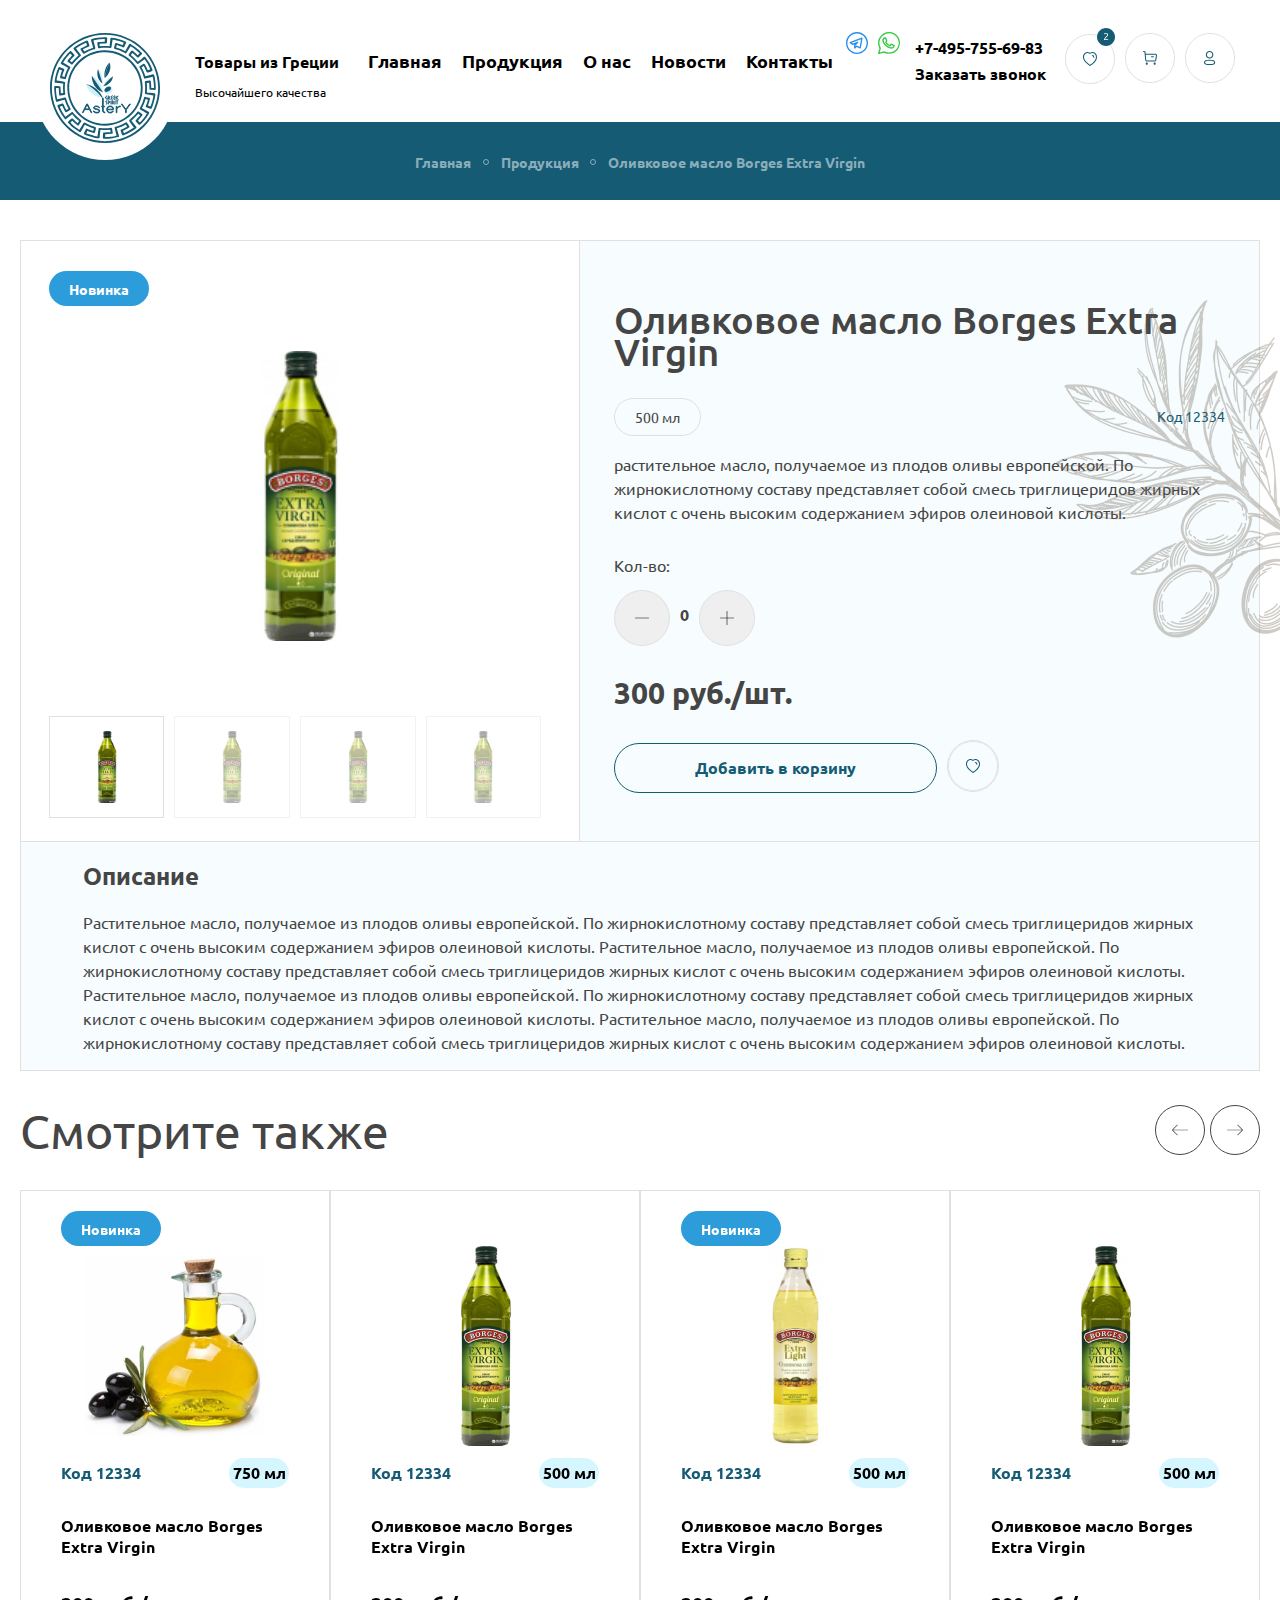
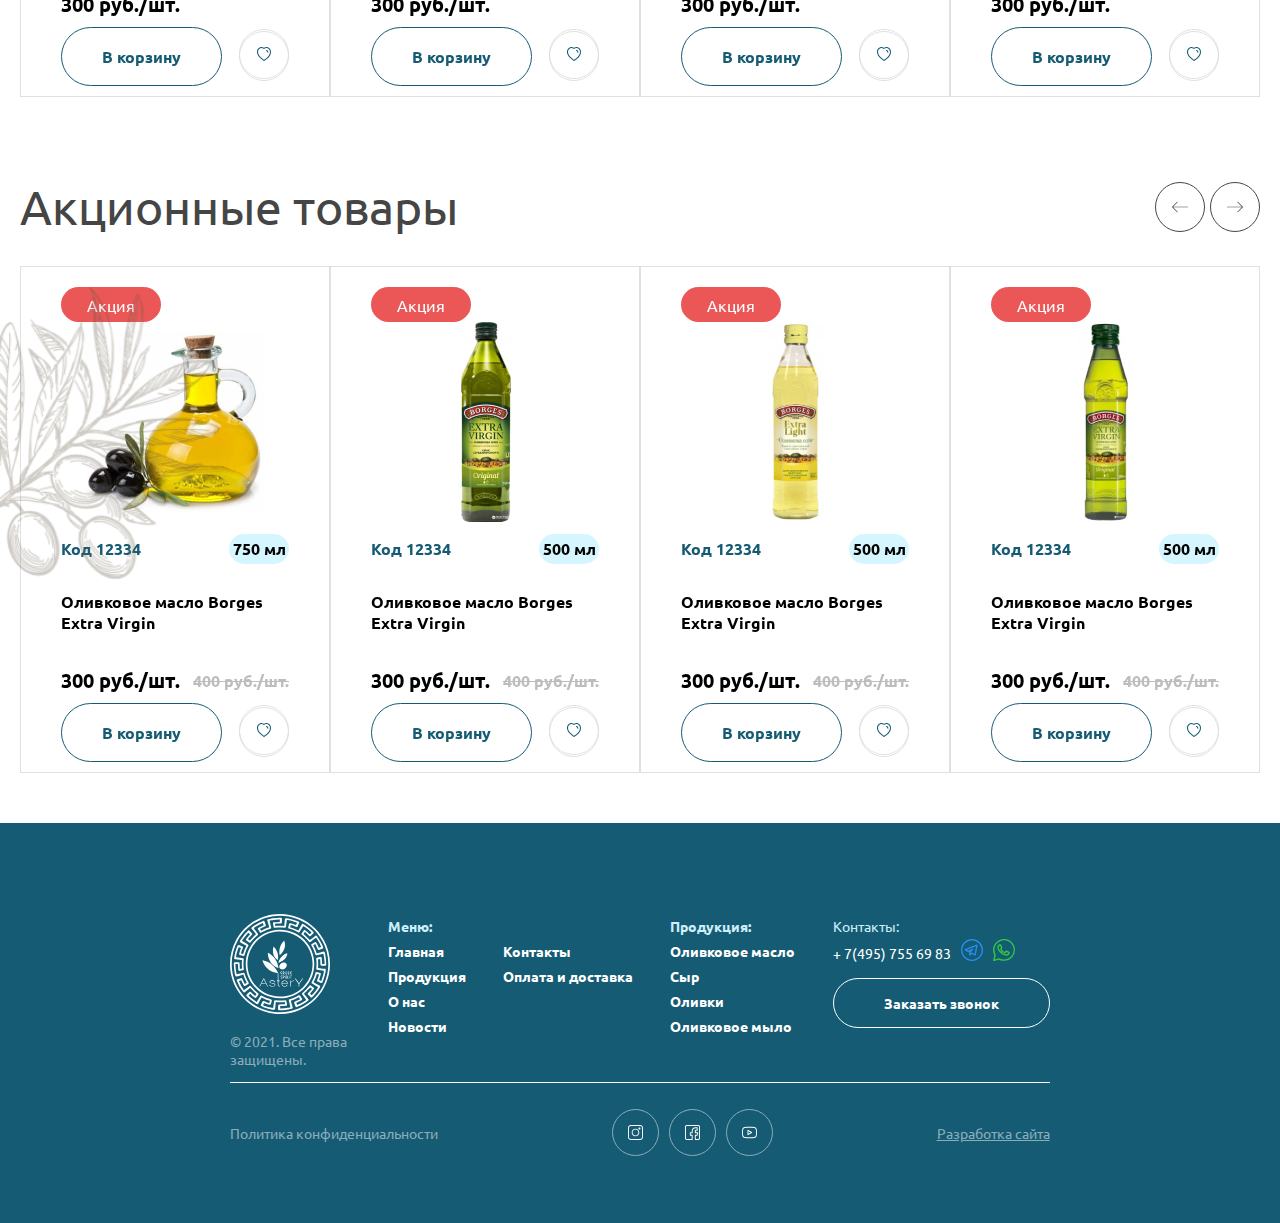
==== page__2/index.html @ a1946a6d "11.07.2022" ====
<!DOCTYPE html>
<html lang="en">
<head>
    <meta charset="UTF-8">
    <meta http-equiv="X-UA-Compatible" content="IE=edge">
    <meta name="viewport" content="width=device-width, initial-scale=1.0">
    <title>Page__2</title>
    <link href="https://fonts.googleapis.com/css2?family=Roboto:wght@400;500;700&display=swap" rel="stylesheet">
    <link rel="preconnect" href="https://fonts.googleapis.com">
    <link rel="preconnect" href="https://fonts.gstatic.com" crossorigin>
    <link href="https://fonts.googleapis.com/css2?family=Ubuntu:wght@300&display=swap" rel="stylesheet">
    <link rel="preconnect" href="https://fonts.googleapis.com">
    <link rel="preconnect" href="https://fonts.gstatic.com" crossorigin>
    <link href="https://fonts.googleapis.com/css2?family=Noto+Sans:wght@100;200&display=swap" rel="stylesheet">
    <link rel="stylesheet" href="../style.css">
    <link rel="stylesheet" href="https://unpkg.com/swiper@8/swiper-bundle.min.css"/>
</head>
<body>
    <div class="body-wrapper">
        <div class="vine-right__page2">
            <img src="images/vine.png" alt="">
        </div>
        <div class="vine-left__page2">
            <img src="images/vine2.png" alt="">
        </div>
        <header>
            <div class="container">
                <div class="header-wrapper">
                    <div class="logo-wrapper">
                        <a href="#">
                            <div class="ellipse">
                                <div class="logo">
                                    <img src="images/Group.svg" alt="">
                                </div>
                            </div>
                        </a>
                        <div class="logo-info">
                            <div class="logo-info__content">
                                <h4>Товары из Греции</h4>
                            </div>
                            <div class="logo-info__content">
                                <p>Высочайшего качества</p>
                            </div>    
                        </div>
                    </div>    
                    <div class="header-menu">
                        <div class="header-menu__item">
                            <a href="#">Главная</a> 
                        </div>
                        <div class="header-menu__item">
                            <a href="#">Продукция</a>
                        </div>
                        <div class="header-menu__item">
                            <a href="#">О нас</a>
                        </div>
                        <div class="header-menu__item">
                            <a href="#">Новости</a>
                        </div> 
                        <div class="header-menu__item">
                            <a href="#">Контакты</a>
                        </div> 
                    </div>
                    <div class="header-contacts">
                        <div class="header-contacts__telegram">
                            <a href="#">
                                <img src="images/telegram (1) 1.svg" alt="">
                            </a>
                        </div>
                        <div class="header-contacts__whatsapp">
                            <a href="#">
                                <img src="images/whatsapp (2) 1.svg" alt="">
                            </a>
                        </div>
                        <div class="header-contacts__tel">
                            <div class="header-contacts__phone">
                                <a href="tel:+74957556983"><b>+7-495-755-69-83</b></a>
                            </div>
                            <div class="header-contacts__call">
                                <a href="#">Заказать звонок</a>
                            </div>
                        </div>
                    </div>
                    <div class="header-buttons">
                        <div class="header-buttons__heart">
                            <a href="#">
                                <img src="images/Heart.svg" alt="">
                            </a>
                        </div>
                        <div class="header-buttons__buy">
                            <a href="#">
                                <img src="images/Buy.svg" alt="">
                            </a>
                        </div>
                        <div class="header-buttons__user">
                            <a href="#">
                                <img src="images/user.svg" alt="">
                            </a>
                        </div>
                    </div>
                </div>
            </div>
        </header>
        <div class="body-navigation">
            <div class="body-navigation-container">
                <div class="body-navigation-container__item">
                    <a href="#">Главная</a>
                </div>
                <div class="body-navigation-container__separator">

                </div>
                <div class="body-navigation-container__item">
                    <a href="#">Продукция</a>
                </div>
                <div class="body-navigation-container__separator">

                </div>
                <div class="body-navigation-container__item">
                    <a href="#">Оливковое масло Borges Extra Virgin</a>
                </div>
            </div>
        </div>
        <div class="body-content">
            <div class="body-content-main">
                <div class="product-card">
                    <div class="product-card-item-top">
                        <div class="product-card-item-top-image">
                            <div class="product-card-item-top-image__wrapper">
                                <div class="product-card-item-top-image__banner">
                                    <div class="goods__discount new-good">
                                        <p>Новинка</p>
                                    </div>
                                </div>
                                <div class="product-card-item-top-image__main-image">
                                    <div class="swiper mySwiper2" id="product-card">
                                        <div class="swiper-wrapper">
                                            <div class="swiper-slide product-slide">
                                                <img src="images/good2.png" alt="">
                                            </div>
                                            <div class="swiper-slide product-slide">
                                                <img src="images/good2.png" alt="">
                                            </div>
                                            <div class="swiper-slide product-slide">
                                                <img src="images/good2.png" alt="">
                                            </div>
                                            <div class="swiper-slide product-slide">
                                                <img src="images/good2.png" alt="">
                                            </div>
                                        </div>
                                    </div>
                                </div>
                                <div thumbsSlider="" class="swiper mySwiper" id="preview-card">
                                    <div class="swiper-wrapper">
                                        <div class="swiper-slide preview-card__item">
                                            <img src="images/good2.png" alt="">
                                        </div>
                                        <div class="swiper-slide preview-card__item">
                                            <img src="images/good2.png" alt="">
                                        </div>
                                        <div class="swiper-slide preview-card__item">
                                            <img src="images/good2.png" alt="">
                                        </div>
                                        <div class="swiper-slide preview-card__item">
                                            <img src="images/good2.png" alt="">
                                        </div>
                                    </div>
                                </div>
                                <!-- <div class="product__card__item__top__image__image__preview__container">
                                    <div class="product__card__item__top__image__image__preview">
                                        <div class="product__card__item__top__image__image__preview__item">
                                            <img src="images/good2.png" alt="">
                                        </div>
                                        <div class="product__card__item__top__image__image__preview__item">
                                            <img src="images/good2.png" alt="">
                                        </div>
                                        <div class="product__card__item__top__image__image__preview__item">
                                            <img src="images/good2.png" alt="">
                                        </div>
                                        <div class="product__card__item__top__image__image__preview__item">
                                            <img src="images/good2.png" alt="">
                                        </div>
                                    </div>
                                </div> -->
                            </div>
                        </div>
                        <div class="product-card-item-top-info">
                            <div class="product-card-item-top-info-wrapper">
                                <div class="product-card-item-top-info-wrapper__title">
                                    <h2>Оливковое масло Borges Extra Virgin</h2>
                                </div>
                                <div class="product-card-item-top-info-wrapper__product-info">
                                    <div class="product-card-item-top__product__info-value">
                                        500 мл
                                    </div>
                                    <div class="product-card-item-top-info__code">
                                        <a href="#">Код 12334</a>
                                    </div>
                                </div>
                                <div class="product-card-item-top-info__description">
                                    <p>растительное масло, получаемое из плодов оливы европейской. По жирнокислотному составу представляет собой смесь триглицеридов жирных кислот с очень высоким содержанием эфиров олеиновой кислоты.</p>
                                </div>
                                <div class="product-card-item-top-info__amount">
                                    <div class="product-card-item-top-info__amount-title">
                                        <p>Кол-во:</p>
                                    </div>
                                    <div class="product-card-item-top-info__amount-buttons">
                                        <div class="product-card-item-top-info__amount-buttons-minus">
                                            <button onclick="CounterMinus()">
                                                <img src="images/minus.svg" alt="">
                                            </button>
                                        </div>
                                        <div class="product-card-item-top-info__amount-buttons-amount">
                                            <h3 id="counter-amount">0</h3>
                                        </div>
                                        <div class="product-card-item-top-info__amount-buttons-plus">
                                            <button onclick="CounterPlus()">
                                                <img src="images/plus.svg" alt="">
                                            </button>
                                        </div>
                                    </div>
                                </div>
                                <div class="product-card-item-top-info__price">
                                    <p>300 руб./шт.</p>
                                </div>
                                <div class="product-card-item-top-info__price-buttons">
                                    <div class="product-card-item-top-info__add-to-cart">
                                        <a href="#">Добавить в корзину</a>
                                    </div>
                                    <div class="product-card-item-top-info__buttons-like">
                                        <a href="#">
                                            <img src="images/like.svg" alt="">
                                        </a>
                                    </div>
                                </div>
                            </div>
                        </div>
                    </div>
                    <div class="product-card-item-bot">
                        <div class="product-card-item-bot__wrapper">
                            <div class="product-card-item-bot__title">
                                <h2>Описание</h2>
                            </div>
                            <div class="product-card-item-bot__content">
                                <p>Растительное масло, получаемое из плодов оливы европейской. По жирнокислотному составу представляет собой смесь триглицеридов жирных кислот с очень высоким содержанием эфиров олеиновой кислоты. Растительное масло, получаемое из плодов оливы европейской. По жирнокислотному составу представляет собой смесь триглицеридов жирных кислот с очень высоким содержанием эфиров олеиновой кислоты. Растительное масло, получаемое из плодов оливы европейской. По жирнокислотному составу представляет собой смесь триглицеридов жирных кислот с очень высоким содержанием эфиров олеиновой кислоты. Растительное масло, получаемое из плодов оливы европейской. По жирнокислотному составу представляет собой смесь триглицеридов жирных кислот с очень высоким содержанием эфиров олеиновой кислоты.</p>
                            </div>
                        </div>
                    </div>
                </div>
                <div class="body-content-stock">
                    <div class="stock-title">
                        <div class="stock">
                            <div>
                                <h1>Смотрите также</h1>
                            </div>
                        </div>
                        <div class="stock-title__buttons">
                            <div class="see-more-prev">
                                <a href="#"><img src="images/arrow1.svg" alt=""></a>
                            </div>
                            <div class="see-more-next">
                                <a href="#"><img src="images/arrow2.svg" alt=""></a>
                            </div>
                        </div>
                    </div>
                    <div class="body-products">
                        <div class="swiper-container">
                            <div class="swiper" id="see-more">
                                <div class="swiper-wrapper">
                                    <div class="swiper-slide">
                                        <div class="body-products__good">
                                            <div class="goods">
                                                <div class="goods__discount new-good">
                                                    <p>Новинка</p>
                                                </div>
                                                <div class="good-picture">
                                                    <img src="images/good1.png" alt="">
                                                </div>
                                                <div class="body-products__info">
                                                    <div class="good-info-code">
                                                        <p>Код 12334</p>
                                                    </div>
                                                    <div class="volume">
                                                        <p>750 мл</p>
                                                    </div>
                                                </div>
                                                <div>
                                                    <p>Оливковое масло Borges Extra Virgin</p>
                                                </div>
                                                <div class="body-products__prices">
                                                    <div class="new-price">
                                                        <p>300 руб./шт.</p>
                                                    </div>
                                                </div>
                                                <div class="add-to-cart">
                                                        <a href="#" class="add-to-cart__button">
                                                            <div>
                                                                В корзину
                                                            </div>
                                                        </a>
                                                    <div class="add-to-cart__like">
                                                        <a href="">
                                                            <img src="images/like.svg" alt="">
                                                        </a>
                                                    </div>
                                                </div>
                                            </div>
                                        </div>
                                    </div>
                                    <div class="swiper-slide">
                                        <div class="body-products__good">
                                            <div class="goods">
                                                <div class="goods__discount new-good new-good__hiden">
                                                    <p>Новинка</p>
                                                </div>
                                                <div class="good-picture">    
                                                    <img src="images/good2.png" alt="">
                                                </div>
                                                <div class="body-products__info2">
                                                    <div class="good-info-code">
                                                        <p>Код 12334</p>
                                                    </div>
                                                    <div class="volume">
                                                        <p>500 мл</p>
                                                    </div>
                                                </div>
                                                <div>
                                                    <p>Оливковое масло Borges Extra Virgin</p>
                                                </div>
                                                <div class="body-products__prices">
                                                    <div class="new-price">
                                                        <p>300 руб./шт.</p>
                                                    </div>
                                                </div>
                                                <div class="add-to-cart">
                                                        <a href="#" class="add-to-cart__button">
                                                            <div>
                                                                В корзину
                                                            </div>
                                                        </a>
                                                    <div class="add-to-cart__like">
                                                        <a href="">
                                                            <img src="images/like.svg" alt="">
                                                        </a>
                                                    </div>
                                                </div>
                                            </div>
                                        </div>
                                    </div>
                                    <div class="swiper-slide">
                                        <div class="body-products__good">
                                            <div class="goods">
                                                <div class="goods__discount new-good">
                                                    <p>Новинка</p>
                                                </div>
                                                <div class="good-picture">
                                                    <img src="images/good3.png" alt="">
                                                </div>
                                                <div class="body-products__info2">
                                                    <div class="good-info-code">
                                                        <p>Код 12334</p>
                                                    </div>
                                                    <div class="volume">
                                                        <p>500 мл</p>
                                                    </div>
                                                </div>
                                                <div>
                                                    <p>Оливковое масло Borges Extra Virgin</p>
                                                </div>
                                                <div class="body-products__prices">
                                                    <div class="new-price">
                                                        <p>300 руб./шт.</p>
                                                    </div>
                                                </div>
                                                <div class="add-to-cart">
                                                        <a href="#" class="add-to-cart__button">
                                                            <div>
                                                                В корзину
                                                            </div>
                                                        </a>
                                                    <div class="add-to-cart__like">
                                                        <a href="">
                                                            <img src="images/like.svg" alt="">
                                                        </a>
                                                    </div>
                                                </div>
                                            </div>
                                        </div>
                                    </div>
                                    <div class="swiper-slide">
                                        <div class="body-products__good">
                                            <div class="goods">
                                                <div class="goods__discount new-good new-good__hiden">
                                                    <p>Новинка</p>
                                                </div>
                                                <div class="good-picture">    
                                                    <img src="images/good2.png" alt="">
                                                </div>
                                                <div class="body-products__info2">
                                                    <div class="good-info-code">
                                                        <p>Код 12334</p>
                                                    </div>
                                                    <div class="volume">
                                                        <p>500 мл</p>
                                                    </div>
                                                </div>
                                                <div>
                                                    <p>Оливковое масло Borges Extra Virgin</p>
                                                </div>
                                                <div class="body-products__prices">
                                                    <div class="new-price">
                                                        <p>300 руб./шт.</p>
                                                    </div>
                                                </div>
                                                <div class="add-to-cart">
                                                        <a href="#" class="add-to-cart__button">
                                                            <div>
                                                                В корзину
                                                            </div>
                                                        </a>
                                                    <div class="add-to-cart__like">
                                                        <a href="">
                                                            <img src="images/like.svg" alt="">
                                                        </a>
                                                    </div>
                                                </div>
                                            </div>
                                        </div>
                                    </div>
                                </div>
                            </div>
                        </div>
                    </div>
                </div>
                <div class="body-content-stock">
                    <div class="stock-title">
                        <div class="stock">
                            <div>
                                <h1>Акционные товары</h1>
                            </div>
                        </div>
                        <div class="stock-title__buttons">
                            <div class="stock-good-title-prev">
                                <a href="#"><img src="images/arrow1.svg" alt=""></a>
                            </div>
                            <div class="stock-good-title-next">
                                <a href="#"><img src="images/arrow2.svg" alt=""></a>
                            </div>
                        </div>
                    </div>
                    <div class="body-products">
                        <div class="swiper-container">
                            <div class="swiper" id="discount-goods">
                                <div class="swiper-wrapper">
                                    <div class="swiper-slide">
                                        <div class="body-products__good">
                                            <div class="goods">
                                                <div class="goods__discount">
                                                    <p>Акция</p>
                                                </div>
                                                <div class="good-picture">
                                                    <img src="images/good1.png" alt="">
                                                </div>
                                                <div class="body-products__info">
                                                    <div class="good-info-code">
                                                        <p>Код 12334</p>
                                                    </div>
                                                    <div class="volume">
                                                        <p>750 мл</p>
                                                    </div>
                                                </div>
                                                <div>
                                                    <p>Оливковое масло Borges Extra Virgin</p>
                                                </div>
                                                <div class="body-products__prices">
                                                    <div class="new-price">
                                                        <p>300 руб./шт.</p>
                                                    </div>
                                                    <div class="old-price">
                                                        <p>400 руб./шт.</p>
                                                    </div>
                                                </div>
                                                <div class="add-to-cart">
                                                        <a href="#" class="add-to-cart__button">
                                                            <div>
                                                                В корзину
                                                            </div>
                                                        </a>
                                                    <div class="add-to-cart__like">
                                                        <a href="">
                                                            <img src="images/like.svg" alt="">
                                                        </a>
                                                    </div>
                                                </div>
                                            </div>
                                        </div>
                                    </div>
                                    <div class="swiper-slide">
                                        <div class="body-products__good">
                                            <div class="goods">
                                                <div class="goods__discount">
                                                    <p>Акция</p>
                                                </div>
                                                <div class="good-picture">
                                                    <img src="images/good2.png" alt="">
                                                </div>
                                                <div class="body-products__info">
                                                    <div class="good-info-code">
                                                        <p>Код 12334</p>
                                                    </div>
                                                    <div class="volume">
                                                        <p>500 мл</p>
                                                    </div>
                                                </div>
                                                <div>
                                                    <p>Оливковое масло Borges Extra Virgin</p>
                                                </div>
                                                <div class="body-products__prices">
                                                    <div class="new-price">
                                                        <p>300 руб./шт.</p>
                                                    </div>
                                                    <div class="old-price">
                                                        <p>400 руб./шт.</p>
                                                    </div>
                                                </div>
                                                <div class="add-to-cart">
                                                        <a href="#" class="add-to-cart__button">
                                                            <div>
                                                                В корзину
                                                            </div>
                                                        </a>
                                                    <div class="add-to-cart__like">
                                                        <a href="">
                                                            <img src="images/like.svg" alt="">
                                                        </a>
                                                    </div>
                                                </div>
                                            </div>
                                        </div>
                                    </div>
                                    <div class="swiper-slide">
                                        <div class="body-products__good">
                                            <div class="goods">
                                                <div class="goods__discount">
                                                    <p>Акция</p>
                                                </div>
                                                <div class="good-picture">
                                                    <img src="images/good3.png" alt="">
                                                </div>
                                                <div class="body-products__info">
                                                    <div class="good-info-code">
                                                        <p>Код 12334</p>
                                                    </div>
                                                    <div class="volume">
                                                        <p>500 мл</p>
                                                    </div>
                                                </div>
                                                <div>
                                                    <p>Оливковое масло Borges Extra Virgin</p>
                                                </div>
                                                <div class="body-products__prices">
                                                    <div class="new-price">
                                                        <p>300 руб./шт.</p>
                                                    </div>
                                                    <div class="old-price">
                                                        <p>400 руб./шт.</p>
                                                    </div>
                                                </div>
                                                <div class="add-to-cart">
                                                        <a href="#" class="add-to-cart__button">
                                                            <div>
                                                                В корзину
                                                            </div>
                                                        </a>
                                                    <div class="add-to-cart__like">
                                                        <a href="">
                                                            <img src="images/like.svg" alt="">
                                                        </a>
                                                    </div>
                                                </div>
                                            </div>
                                        </div>
                                    </div>
                                    <div class="swiper-slide">
                                        <div class="body-products__good">
                                            <div class="goods">
                                                <div class="goods__discount">
                                                    <p>Акция</p>
                                                </div>
                                                <div class="good-picture">
                                                    <img src="images/good4.png" alt="">
                                                </div>
                                                <div class="body-products__info">
                                                    <div class="good-info-code">
                                                        <p>Код 12334</p>
                                                    </div>
                                                    <div class="volume">
                                                        <p>500 мл</p>
                                                    </div>
                                                </div>
                                                <div>
                                                    <p>Оливковое масло Borges Extra Virgin</p>
                                                </div>
                                                <div class="body-products__prices">
                                                    <div class="new-price">
                                                        <p>300 руб./шт.</p>
                                                    </div>
                                                    <div class="old-price">
                                                        <p>400 руб./шт.</p>
                                                    </div>
                                                </div>
                                                <div class="add-to-cart">
                                                        <a href="#" class="add-to-cart__button">
                                                            <div>
                                                                В корзину
                                                            </div>
                                                        </a>
                                                    <div class="add-to-cart__like">
                                                        <a href="">
                                                            <img src="images/like.svg" alt="">
                                                        </a>
                                                    </div>
                                                </div>
                                            </div>
                                        </div>
                                    </div>
                                </div>
                            </div>
                        </div>
                    </div>
                </div>
            </div>
        </div>
        <div class="footer">
            <div class="footer-wrapper">
                <div class="footer-wrapper__item">
                    <div class="footer-item-top">
                        <div class="footer-item-top-item1">
                            <div class="logo-white">
                                <img src="images/logo__white.svg" alt="">
                            </div>
                            <div class="all-rights-reserved">
                                <p>© 2021. Все права защищены.</p>
                            </div>
                        </div>
                        <div class="footer-item-top-item2">
                            <a class="footer-item-top-item2__title">Меню:</a>
                            <a href="#" class="footer-item-top-item2__link">Главная</a>
                            <a href="#" class="footer-item-top-item2__link">Продукция</a>
                            <a href="#" class="footer-item-top-item2__link">О нас</a>
                            <a href="#" class="footer-item-top-item2__link">Новости</a>
                        </div>
                        <div class="footer-item-top-item3">
                            <a class="pseudo-title">Псевдо тайтл</a>
                            <a href="#">Контакты</a>
                            <a href="#">Оплата и доставка</a>
                        </div>
                        <div class="footer-item-top-item4">
                            <a class="footer-item-top-item2__title">
                                Продукция:
                            </a>
                            <a href="#" class="footer-item-top-item2__link">
                                Оливковое масло
                            </a>
                            <a href="#" class="footer-item-top-item2__link">
                                Сыр
                            </a>
                            <a href="#" class="footer-item-top-item2__link">
                                Оливки
                            </a>
                            <a href="#" class="footer-item-top-item2__link">
                                Оливковое мыло
                            </a>
                        </div>
                        <div class="footer-item-top-item5">
                            <div class="footer-item-top-item5__title">
                                <a>Контакты:</a>
                            </div>
                            <div class="footer-item-top-item5__contacts">
                                <a href="tel:+74957556983" class="footer-item-top-item5__phone">+ 7(495) 755 69 83</a>
                                <a href="#">
                                    <img src="images/telegram (1) 1.svg" alt="">
                                </a>
                                <a href="#">
                                    <img src="images/whatsapp (2) 1.svg" alt="">
                                </a>
                            </div>
                            <div class="footer-item-top-item5__call-back">
                                <a href="#" class="footer-item-top-item5__call-back-button">
                                    Заказать звонок
                                </a>
                            </div>
                        </div>
                    </div>
                    <div class="footer-item-bot">
                        <div class="footer-item-bot__item1">
                            <p>Политика конфиденциальности</p>
                        </div>
                        <div class="footer-item-bot__item2">
                            <a href="#" class="footer-instagram">
                                <img src="images/instagram (1) 1.svg" alt="">
                            </a>
                            <a href="#" class="footer-facebook">
                                <img src="images/facebook (1) 1.svg" alt="">
                            </a>
                            <a href="#" class="footer-youtube">
                                <img src="images/youtube 1.svg" alt="">
                            </a>
                        </div>
                        <div class="footer-item-bot__item3">
                            <a href="#">Разработка сайта</a>
                        </div>
                    </div>
                </div>
            </div>
        </div>
    </div>


    <script src="https://unpkg.com/swiper@8/swiper-bundle.min.js"></script>
    <script src="../script.js"></script>
</body>
</html>
---- style.css ----
html{
    scroll-behavior: smooth;
}

* {
    box-sizing: border-box;
}

body{
    padding: 0;
    margin: 0;
}
a{
    text-decoration: none;
    color: #000000;
    font-weight: 550;
}

.container{
    max-width: 1240px;
    padding: 0 15px;
    margin: 0 auto;
}
.body-wrapper{
    display: flex;
    flex-direction: column;
    min-height: 100vh;
    position: relative;
}
.vine-right{
    position: absolute;
    right: 0;
    bottom: 1600px;
    width: auto;
}
.vine-right img{
    width: 200px;
}
.vine-left{
    width: auto;
    position: absolute;
    left: 0;
    bottom: 600px;
}
.vine-left img{
    width: 200px;
}
.vine-right__page2{
    position: absolute;
    right: 0;
    top: 300px;
}
.vine-left__page2{
    position: absolute;
    left: 0;
    bottom: 600px;
    z-index: 100;
}
.vine-left__page2 img{
    width: 220px;
}
header{
    position: fixed;
    width: 100%;
    background-color: #ffffff;
    padding: 10px 0;
    z-index: 100;
}

.header-wrapper{
    display: flex;
    align-items: center;
    justify-content: space-between;
}

.header-menu{
    display: flex;
    align-items: center;
    font-family: "Ubuntu";
    font-style: normal;
    font-weight: normal;
    font-size: 18px;
    line-height: 20px; 
}

.header-menu__item{
    margin-left: 20px;
    position: relative;
}

.header-menu__item::before{
    content: '';
    position: absolute;
    width: 100%;
    height: 2px;
    bottom: -4px;
    left: 0;
    right: 0;
    background-color: #155B74;
    transform: scale(0);
    transition: transform .3s;
}
.header-menu__item:hover::before{
    transform: scale(1);
}
.header-menu__item a{
    color: #000000;
    transition: color .3s;
}

.header-menu__item a:hover{
    color: #155B74;
}

.ellipse{
    width: 140px;
    height: 140px;
    background: #FFFFFF;
    border-radius: 50%;
    margin-bottom: -50px;
    margin-top: 10px;
    display: flex;
    align-items: center;
    justify-content: center;
}
.logo-wrapper{
    display: flex;
}
.logo{
    margin: 0;
    top: 50%;
    left: 50%;
}
.logo-info{
    display: inline-block;
    align-items: center;
    font-family: "Ubuntu";
    font-style: normal;
    font-weight: normal;
    font-style: 18px;
    margin-top: 20px;
    margin-left: 20px;
}
.logo-info p{
    font-size: 12px;
    margin-top: -10px;
}
.header-contacts{
    display: flex;
    font-family: "Ubuntu";
    font-style: normal;
    font-weight: normal;
    font-style: 18px;
}
.header-contacts div{
    margin: 5px;
}
.header-contacts__tel{
    display: inline-block;
}
.header-buttons{
    display: flex;
}
.header-buttons div{
    padding-right: 10px;
}
.header-buttons__heart{
    margin-top: -5px;
}
.swiper{
    position: relative;
}
.swiper-image{
    box-sizing: border-box;
    width: 100%;
}
.swiper-wrapper{
    display: flex;
    align-items: center;
    justify-content: space-between;
    width: 100%;
    min-width: 0;
    position: relative;
    z-index: -1;
}
.olives{
    display: flex;
}
.olives-info{
    background-color: #155B74;
    width: 100%;
    float: left;
    color: #ffffff;
    display: flex;
    align-items: center;
    justify-content: center;
    flex: 0 0 50%;
    padding-left: calc((100vw - 1240px) / 2);
}
.olives-info__content{
    display: inline-block;
    align-items: center;
    justify-content: center;
    height: 100%;
    max-width: 600px;
}
.olives-info__container{
    font-family: "Ubuntu";
    font-style: normal;
    font-weight: normal;
    font-style: 18px;
}
.olives-info__button a{
    border-color: #ffffff;
    width: 200px;
    align-items: center;
    justify-content: center;
    display: flex;
    border-radius: 60px;
    border: 2px solid;
    height: 50px;
    color: #ffffff;
    font-family: "Ubuntu";
    font-style: normal;
    font-weight: normal;
    font-style: 18px;
}
.olives-info__button a:hover{
    background: #2EE59D;
    box-shadow: 0 15px 20px rgba(46, 229, 157, .4);
    color: white;
    transform: translateY(-7px);
}
.olives-image{
    flex: 0 0 50%;
}
.olives-image img{
    float: right;
    margin-top: 120px;
    height: 600px;
    width: 100%;
    object-fit: cover;
    object-position: right;
}
.olives-slider-buttons{
    display: flex;
    align-items: center;
    height: 80px;
    padding-right: calc((100vw - 1240px) / 2);
    vertical-align: bottom;
    position: absolute;
    right: 0;
    bottom: 0;
    background-color: #FFFFFF;
    z-index: 10;
}
.olives-slider-buttons__container{
    display: flex;
    width: 80px;
    margin-left: 50px;
    align-items: center;
    justify-content: space-between;
    float: left;
}
.olives-info-points{
    display: flex;
    z-index: 11;
    flex: 0 0 50%;
    padding-left: calc((100vw - 1240px) / 2);
}
.slider-pagination{
    display: inline-block;
    vertical-align: bottom;
    position: absolute;
    z-index: 1;
    padding-left: calc((100vw - 1240px) / 2);
    padding-bottom: 20px;
}
.olives-container{
    display: flex;
    align-items: center;
    justify-content: center;
}
.additional-info{
    display: flex;
    align-items: center;
    justify-content: center;
    padding-top: 10px;
    flex: 0 0 1240px;
    width: 20px;
}
.additional-info__item{
    border: 2px solid;
    height: 180px;
    width: calc(1240px / 3);
    border-color: #E0E0E0;
    display: flex;
    align-items: center;
    justify-content: center;
}
.additional-info__item2{
    border: 2px solid;
    border-left: 0px;
    height: 180px;
    width: calc(1240px / 3);
    border-color: #E0E0E0;
    display: flex;
    align-items: center;
    justify-content: center;
}
.additional-info__text{
    color: #000000;
    font-family: "Ubuntu";
    font-style: normal;
    font-weight: normal;
    font-style: 18px;
    max-width: 190px;
    margin-left: 15px;
    line-height: 30px;
}
.body-content-stock{
    width: 1240px;
    margin: 0 auto;
    margin-bottom: 50px;
}
.stock-title{
    display: flex;
    align-items: center;
    justify-content: space-between;
}
.stock{
    display: flex;
    align-items: baseline;
    justify-content: center;
    float: left;
}
.stock h3{
    font-family: 'Ubuntu';
    font-style: normal;
    font-weight: 400;
    font-size: 35px;
    line-height: 40px;
    display: flex;
    align-items: center;
    color: #454545;
}
.stock a{
    font-family: 'Ubuntu';
    font-style: normal;
    font-weight: 400;
    font-size: 16px;
    line-height: 18px;
    display: flex;
    align-items: center;
    color: #737373;
}
.to-catalog{
    padding-left: 5px;
    font-family: "Ubuntu";
    font-style: normal;
    font-weight: normal;
    color: #737373;
}
.stock-title__buttons a{
    border: 1px solid;
    width: 50px;
    align-items: center;
    justify-content: center;
    display: flex;
    border-radius: 60px;
    height: 50px;
    border-color: #454545;
    margin-left: 5px;
}
.stock-title__buttons a:hover{
    border-color: #155B74;
    transform: translateY(-1px);
}
.stock-title__buttons{
    display: flex;
    align-items: center;
    justify-content: center;
}
.body-products{
    align-items: center;
    justify-content: space-around;
}
.body-products__new{
    display: flex;
}
.body-products__good{
    border: 1px solid;
    border-color: #E0E0E0;
    width: calc(1240px / 4);
    padding: 20px 40px;
    align-items: center;
    justify-content: center;
    display: flex;
    flex-flow: column wrap;
    font-family: "Ubuntu";
    font-style: normal;
    font-weight: normal;
}
.body-products__prices{
    display: flex;
    align-items: center;
    justify-content: space-between;
}
.body-products__info{
    display: flex;
    align-items: center;
    justify-content: space-between;
}
.goods{
    font-weight: 600;
}
.goods__discount{
    width: 100px;
    height: 35px;
    display: flex;
    align-items: center;
    justify-content: center;
    background-color: #EB5757;
    color: #FFFFFF;
    border-radius: 30px;
    font-family: "Ubuntu";
    font-style: normal;
    font-weight: normal;
    line-height: 16px;
}
.good-picture{
    height: 200px;
    display: flex;
    align-items: center;
    justify-content: center;
}
.good-info-code{
    color: #155B74;
}
.volume{
    background-color: #d5f6ff;
    border-radius: 30px;
    width: 60px;
    height: 30px;
    display: flex;
    align-items: center;
    justify-content: center;
}
.new-price{
    font-family: "Ubuntu";
    font-style: normal;
    font-weight: 600;
    font-size: 20px;
    line-height: 23px;
}
.old-price{
    text-decoration: line-through;
    margin-left: 10px;
    color: #BDBDBD;
}
.add-to-cart{
    display: flex;
    align-items: center;
    justify-content: space-between;
    border-color: #454545;
    height: 40px;
    width: 100%;
}
.add-to-cart__button{
    border: 1px solid;
    border-color: #155B74;
    align-items: center;
    justify-content: center;
    display: flex;
    border-radius: 60px;
    padding: 18px 40px 18px 40px;
    color: #155B74;
    font-weight: 700;
}
.add-to-cart__button:hover{
    background: #155B74;
    box-shadow: 0 15px 20px rgba(46, 89, 229, 0.4);
    color: #FFFFFF;
    transform: translateY(-7px);
}
.add-to-cart__button a:hover{
    color: #FFFFFF;
}
.add-to-cart__like{
    border: 1px solid;
    border-color: #E0E0E0;
    width: 50px;
    align-items: center;
    justify-content: center;
    display: flex;
    border-radius: 50%;
    height: 50px;
}
.add-to-cart__like:hover{
    border-color: #155B74;
    transform: translateY(-1px);
}
.new-goods{
    display: flex;
    align-items: center;
    justify-content: center;
}
.new-goods__new{
    display: inline-block;
    align-items: center;
    justify-content: center;
}
.novalies-title{
    display: flex;
    align-items: center;
    justify-content: center;
}
.novelties{
    display: flex;
    align-items: center;
    justify-content: center;
    color: #454545;
    font-family: "Ubuntu";
    font-style: normal;
    font-size: 25px;
    line-height: 55px;
    width: 400px;
    height: 120px;
}
.goods{
    font-weight: 600;
}
.goods__discount{
    width: 100px;
    height: 35px;
    display: flex;
    align-items: center;
    justify-content: center;
    background-color: #EB5757;
    color: #FFFFFF;
    border-radius: 30px;
    font-family: "Ubuntu";
    font-style: normal;
    font-weight: normal;
    line-height: 16px;
}
.new-goods .goods__discount{
    background-color: #2D9CDB;
}
.more-goods{
    display: flex;
    align-items: center;
    justify-content: center;
    height: 200px;
}
.more-goods__button:hover{
    border-color: #155B74;
    background-color: #155B74;
    color: #FFFFFF;
    transform: translateY(-1px);
}
.more-goods__button{
    font-family: 'Ubuntu';
    font-style: normal;
    font-weight: 700;
    font-size: 14px;
    line-height: 18px;
    color: #155B74;
    padding: 15px 50px 15px 50px;
    border: 1px solid #155B74;
    border-radius: 30px;
}
.about-main{
    display: flex;
    position: relative;
}
.about-main__left{
    flex: 0 0 50%;
    padding-left: calc((100vw - 1240px) / 2);
}
.about-main__title h1{
    font-family: 'Ubuntu';
    font-style: normal;
    font-weight: 600;
    font-size: 48px;
    line-height: 55px;
    display: flex;
    align-items: center;
    color: #454545;
}
.about-main__content{
    width: 500px;
    font-family: 'Ubuntu';
    font-style: normal;
    font-weight: 600;
    font-size: 16px;
    line-height: 30px;
    display: flex;
    align-items: center;
    color: #454545;
}
.about-main__buttons-row{
    padding-top: 30px;
}
.about-main__buttons-row a{
    font-family: 'Ubuntu';
    font-style: normal;
    font-weight: 700;
    font-size: 14px;
    line-height: 18px;
    display: flex;
    align-items: center;
    text-align: center;
    color: #155B74;
    border: 1px solid #155B74;
    width: 200px;
    height: 50px;
    border-radius: 30px;
    display: flex;
    align-items: center;
    justify-content: center;
}
.about-main__buttons-row a:hover{
    color: #FFFFFF;
    background-color: #155B74;
}
.about-main__right{
    height: 600px;
}
.about-main__right{
    flex: 0 0 50%;
}
.about-main__image-right{
    display: block;
    width: 100%;
    height: 100%;
    object-fit: cover;
}
.about-main__center-image{
    background-color: #FFFFFF;
    display: flex;
    align-items: center;
    justify-content: center;
    position: absolute;
    border: 1px solid #FFFFFF;
    border-radius: 50%;
    width: 190px;
    height: 190px;
    top: calc(50% - 95px);
    left: calc(50% - 95px);
}
.about-main__center-image img{
    display: block;
    align-items: center;
    justify-content: center;
    width: 171px;
    height: 171px;
}
.olives-news{
    display: flex;
    align-items: center;
    justify-content: center;
}
.olives-news-slider{
    display: inline-block;
    align-items: center;
    justify-content: center;
    margin-top: 50px;
    width: 1240px;
}
.olives-news-slider__title{
    width: 100%;
    display: flex;
    align-items: center;
    justify-content: space-between;
}
.olives-news-slider__name h1{
    font-family: 'Ubuntu';
    font-style: normal;
    font-weight: 400;
    font-size: 48px;
    line-height: 55px;
    display: flex;
    align-items: center;
    color: #454545;
}
.olives-news-slider__buttons{
    display: flex;
    align-items: center;
    justify-content: center;
}
.olives-news-slider__buttons a{
    border: 1px solid;
    width: 50px;
    align-items: center;
    justify-content: center;
    display: flex;
    border-radius: 60px;
    height: 50px;
    border-color: #454545;
    margin-left: 5px;
}
.olives-news-slider__buttons a:hover{
    border-color: #155B74;
    transform: translateY(-1px);
}
.olives-news-slider-content{
    width: 100%;
    height: 600px;
    align-items: center;
    justify-content: center;
    display: flex;
}
.olives-wrapper{
    width: 100%;
    display: flex;
    align-items: center;
    justify-content: space-between;
}
.olives-news-slider-content__item{
    display: block;
    border: 2px solid #E0E0E0;
    width: 100%;
    height: 500px;
}
.olives-news-slider-content__item img{
    width: 100%;
}
.olives-news-slider-content__container{
    display: flex;
    align-items: center;
    justify-content: center;
}
.olives-news-slider-content__info{
    display: block;
    align-items: center;
    justify-content: center;
    line-height: 28px;
    width: 280px;
    margin-top: 20px;
}
.olives-news-slider-content__date a{
    font-family: 'Ubuntu';
    font-style: normal;
    font-weight: 400;
    font-size: 14px;
    line-height: 17px;
    display: flex;
    align-items: center;
    color: #155B74;
}
.olives-news-slider-content__title p{
    font-family: 'Ubuntu';
    font-style: normal;
    font-weight: 700;
    font-size: 16px;
    line-height: 24px;
    display: flex;
    align-items: center;
    color: #454545;
}
.olives-news-slider-content__content p{
    font-family: 'Ubuntu';
    font-style: normal;
    font-weight: 500;
    font-size: 14px;
    line-height: 24px;
    display: flex;
    align-items: center;
    color: #454545;
}
.see-more-news{
    width: 100%;
    height: 100px;
    display: flex;
    align-items: center;
    justify-content: center;
    position: relative;
    padding-bottom: 50px;
    border-bottom: 1px solid #E0E0E0;
}
.see-more-news__button{
    border: 1px solid #155B74;
    padding: 15px;
    padding-left: 30px;
    padding-right: 30px;
    border-radius: 30px;
    color: #155B74;
    font-family: 'Ubuntu';
    font-style: normal;
    font-weight: 700;
    font-size: 14px;
    line-height: 18px;
    display: flex;
}
.see-more-news__button:hover{
    border-color: #155B74;
    background-color: #155B74;
    color: #FFFFFF;
    transform: translateY(-1px);
}
.questions-answers{
    display: flex;
    align-items: center;
    justify-content: center;
}
.questions-answers__container{
    display: block;
    align-items: center;
    justify-content: center;
    width: 1240px;
}
.questions-answers__title{
    width: 100%;
    display: flex;
    align-items: center;
    justify-content: center;
}
.questions-answers__title h1{
    font-family: 'Ubuntu';
    font-style: normal;
    font-weight: 400;
    font-size: 48px;
    line-height: 55px;
    display: flex;
    align-items: center;
    text-align: center;
    color: #454545;
}
.questions-answers__wrapper{
    display: flex;
    align-items: center;
    justify-content: center;
}
.questions-answers-content{
    display: flex;
    flex-wrap: wrap;
    align-items: flex-start;
    justify-content: space-between;
}
.questions-answers-content__item{
    display: inline-block;
    align-items: center;
    justify-content: center;
    font-family: 'Ubuntu';
    font-style: normal;
    font-weight: 500;
    font-size: 16px;
    line-height: 24px;
    color: #454545;
    padding: 20px;
    border: 1px solid #E0E0E0;
    width: 593px;
    margin-top: 20px;
}
.questions-answers-content__item .questions-answers-content__item-content{
    max-height: 0px;
    transition: all .5s ease;
    overflow: hidden;
    height: auto;
}
.questions-answers-content__item.active .questions-answers-content__item-content{
    max-height: 500px;
}
.questions-answers__item-title{
    display: flex;
    align-items: center;
    justify-content: space-between;
}
.partners{
    display: flex;
    align-items: center;
    justify-content: center;
    height: 500px;
    background-color: #F7FDFF;
}
.our-partners{
    width: 1240px;
    height: 320px;
    padding-bottom: 200px;
}
.our-partners-slider__title{
    display: flex;
    align-items: center;
    justify-content: space-between;
}
.our-partners-slider__buttons{
    display: flex;
    align-items: center;
    justify-content: space-between;
}
.our-partners-slider__title h1{
    font-family: 'Ubuntu';
    font-style: normal;
    font-weight: 400;
    font-size: 48px;
    line-height: 55px;
    display: flex;
    align-items: center;
    color: #454545;

}
.our-partners-slider__buttons a{
    border: 1px solid;
    width: 50px;
    align-items: center;
    justify-content: center;
    display: flex;
    border-radius: 60px;
    height: 50px;
    border-color: #454545;
    margin-left: 5px;
}
.our-partners-slider__buttons a:hover{
    border-color: #155B74;
    transform: translateY(-1px);
}
.our-partners-slider__item{
    display: flex;
    align-items: center;
    justify-content: center;
    border: 1px solid #E0E0E0;
    padding: 30px;
    padding-left: 45px;
    padding-right: 45px;
    width: 240px;
}
.footer{
    display: flex;
    align-items: center;
    justify-content: center;
    background-color: #155B74;
    width: 100%;
    height: 400px;
    margin-top: auto;
}
.footer-wrapper{
    display: flex;
    align-items: center;
    justify-content: center;
    width: 80%;
    max-width: 1530px;
    height: 350px;
    margin-top: 50px;
}
.footer-wrapper__item{
    display: block;
    align-items: center;
    justify-content: center;
    width: 80%;
}
.footer-item-top{
    display: flex;
    align-items: flex-start;
    justify-content: space-between;
}
.all-rights-reserved{
    color: #8AADBA;
    font-family: 'Ubuntu';
    font-style: normal;
    font-weight: 400;
    font-size: 14px;
    line-height: 18px;
    display: flex;
    align-items: center;
    justify-content: center;
    width: 120px;
}
.footer-item-top-item2{
    display: flex;
    align-items: start;
    justify-content: center;
    flex-direction: column;
    font-family: 'Ubuntu';
    font-style: normal;
    font-weight: 400;
    font-size: 14px;
    line-height: 25px;
    vertical-align: top;
}
.footer-item-top-item2__link{
    color: #FFFFFF;
}
.footer-item-top-item2__link::before{
    content: '';
    position: absolute;
    width: 100%;
    height: 2px;
    bottom: -4px;
    left: 0;
    right: 0;
    background-color: #FFFFFF;
    transform: scale(0);
    transition: transform .3s;
}
.footer-item-top-item2__link:hover::before{
    color: #FFFFFF;
    transform: scale(1);
}
.footer-item-top-item2__link:hover{
    color: #FFFFFF;
    transform: scale(1);
}
.footer-item-top-item2__title{
    color: #CDEFF9;
}
.footer-item-top-item3{
    display: flex;
    align-items: start;
    justify-content: center;
    flex-direction: column;
    font-family: 'Ubuntu';
    font-style: normal;
    font-weight: 400;
    font-size: 14px;
    line-height: 25px;
    vertical-align: top;
}
.footer-item-top-item3 a{
    color: #FFFFFF;
}
.footer-item-top-item3 a::before{
    content: '';
    position: absolute;
    width: 100%;
    height: 2px;
    bottom: -4px;
    left: 0;
    right: 0;
    background-color: #FFFFFF;
    transform: scale(0);
    transition: transform .3s;
}
.footer-item-top-item3 a:hover::before{
    transform: scale(1);
}
.footer-item-top-item3 a:hover{
    color: #FFFFFF;
    transform: scale(1);
}
.pseudo-title{
    opacity: 0;
    pointer-events: none;
}
.footer-item-top-item4{
    display: flex;
    align-items: start;
    justify-content: center;
    flex-direction: column;
    font-family: 'Ubuntu';
    font-style: normal;
    font-weight: 400;
    font-size: 14px;
    line-height: 25px;
    vertical-align: top;
}
.footer-item-top-item5{
    display: flex;
    align-items: start;
    justify-content: center;
    flex-direction: column;
    vertical-align: top;
}
.footer-item-top-item5__title a{
    color: #CDEFF9;
    font-family: 'Ubuntu';
    font-style: normal;
    font-weight: 400;
    font-size: 14px;
    line-height: 25px;
}
.footer-item-top-item5__contacts{
    display: flex;
    align-items: center;
    justify-content: center;
}
.footer-item-top-item5__contacts img{
    margin-left: 10px;
}
.footer-item-top-item5__contacts a{
    color: #FFFFFF;
    font-family: 'Ubuntu';
    font-style: normal;
    font-weight: 400;
    font-size: 14px;
    line-height: 25px;
}
.footer-item-top-item5__call-back{
    display: flex;
    align-items: center;
    justify-content: center;
    padding-top: 10px;
}
.footer-item-top-item5__call-back-button{
    font-family: 'Ubuntu';
    font-style: normal;
    font-weight: 700;
    font-size: 14px;
    line-height: 18px;
    color: #fff;
    padding: 15px 50px 15px 50px;
    border: 1px solid #FFFFFF;
    border-radius: 30px;
}
.footer-item-top-item5__call-back-button:hover{
    background: #2EE59D;
    box-shadow: 0 15px 20px rgba(46, 229, 157, .4);
    transform: translateY(-7px);
}
.footer-item-top-item5__phone::before{
    content: '';
    position: absolute;
    width: 100%;
    height: 2px;
    bottom: -4px;
    left: 0;
    right: 0;
    background-color: #FFFFFF;
    transform: scale(0);
    transition: transform .3s;
}
.footer-item-top-item5__phone:hover::before{
    transform: scale(1);
}
.footer-item-top-item5__phone:hover{
    color: #FFFFFF;
    transform: scale(1);
}
.footer-item-bot{
    height: 100px;
    vertical-align: bottom;
    border-top: 1px solid #FFFFFF;
    display: flex;
    align-items: center;
    justify-content: space-between;
}
.footer-item-bot__item1 p{
    font-family: 'Ubuntu';
    font-style: normal;
    font-weight: 400;
    font-size: 14px;
    line-height: 18px;
    color: #8AADBA;
}
.footer-item-bot__item2{
    display: flex;
}
.footer-item-bot__item2 a{
    border: 1px solid #8AADBA;
    padding: 15px;
    border-radius: 30px;
    align-items: center;
    justify-content: center;
    display: flex;
    margin-left: 10px;
}
.footer-instagram:hover{
    background-image: linear-gradient(to left, violet, red);
    transform: translateY(-2px);
    border-color: red;
}
.footer-facebook:hover{
    background-color: #002e69;
    border-color: #002e69;
    transform: translateY(-2px);
}
.footer-youtube:hover{
    background-color: red;
    border-color: red;
    transform: translateY(-2px);
}
.footer-item-bot__item3 a{
    font-family: 'Ubuntu';
    font-style: normal;
    font-weight: 400;
    font-size: 14px;
    line-height: 18px;
    display: flex;
    align-items: center;
    text-align: right;
    text-decoration-line: underline;
    color: #8AADBA;
}
/* Page1 */
.body-navigation{
    width: 100%;
    height: 200px;
    background-color: #155B74;
    position: relative;
    display: flex;
    align-items: center;
    justify-content: center;
}
.body-navigation-container{
    position: absolute;
    bottom: 30px;
    display: flex;
    align-items: center;
    justify-content: space-between;
    width: 450px;
}
.navigahion-page3{
    width: 140px;
}
.body-navigation-container a{
    font-family: 'Ubuntu';
    font-style: normal;
    font-weight: 600;
    font-size: 14px;
    line-height: 16px;
    display: flex;
    align-items: center;
    color: #8AADBA;
}
.body-navigation-container a:hover{
    color: #FFFFFF;
}
.body-navigation-container__separator{
    display: flex;
    align-items: center;
    justify-content: center;
    border: 1px solid #8AADBA;
    border-radius: 30px;
    transform: rotate(-90deg);
    padding: 2px;
}
.product-card{
    margin-top: 40px;
    padding-left: calc((100vw - 1240px) / 2);
    padding-right: calc((100vw - 1240px) / 2);
}
.product-card-item-top .swiper{
    width: 100%;
    height: 300px;
    margin-left: auto;
    margin-right: auto;
}
.product-card-item-top .swiper-slide{
    background-size: cover;
    background-position: center;
}
.product-card-item-top .mySwiper2{
    height: 380px;
    width: 558px;
}
.product-card-item-top .mySwiper{
    box-sizing: border-box;
    height: 30%;
    padding: 30px 0;
}
.product-card-item-top .mySwiper .swiper-slide{
    width: 25%;
    height: 100%;
    opacity: 0.4;
}

.product-card-item-top .mySwiper .swiper-slide-thumb-active{
    opacity: 1;
}

.product-card-item-top .swiper-slide img{
    display: block;
    object-fit: cover;
}
.product-card-item-top{
    display: flex;
    align-items: center;
    justify-content: center;
    border: 1px solid #E0E0E0;
}
.product-card-item-top-image{
    width: 100%;
    border-right: 1px solid #E0E0E0;
    height: 600px;
    display: flex;
    align-items: center;
    justify-content: center;
}
.product-card-item-top-image__wrapper{
    width: 90%;
    height: 90%;
    display: block;
}
.product-slide{
    display: flex;
    align-items: center;
    justify-content: center;

    width: 40px;
}
.product-slide img{
    width: 80px;
}
.new-good{
    background-color: #2D9CDB;
    font-family: 'Ubuntu';
    font-style: normal;
    font-weight: 700;
    font-size: 14px;
    line-height: 16px;
    display: flex;
    align-items: center;
    text-align: center;
    color: #FFFFFF;
}
.new-good__hiden{
    visibility: hidden;
}
.product-card-item-top-image__main-image{
    display: flex;
    align-items: center;
    justify-content: center;
    width: 100%;
}
.preview-card__item{
    border: 1px solid #E0E0E0;
    display: flex;
    align-items: center;
    justify-content: center;
    height: 50px;
    flex: 0 0 23%;
}
.preview-card__item:hover{
    border-color: #155B74;
}
.preview-card__item img{
    width: 20px;
}
.product-card-item-top-info{
    height: 600px;
    display: flex;
    align-items: center;
    justify-content: center;
    background-color: #F7FDFF;
}
.product-card-item-top-info-wrapper{
    width: 90%;
    height: 90%;
}
.product-card-item-top-info-wrapper__title h2{
    font-family: 'Ubuntu';
    font-style: normal;
    font-weight: 500;
    font-size: 38px;
    line-height: 32px;
    display: flex;
    align-items: center;
    color: #454545;
}
.product-card-item-top-info-wrapper__product-info{
    display: flex;
    align-items: center;
    justify-content: space-between;
}
.product-card-item-top__product__info-value{
    display: flex;
    align-items: center;
    justify-content: center;
    border: 1px solid #E0E0E0;
    padding: 10px;
    padding-left: 20px;
    padding-right: 20px;
    border-radius: 30px;
    font-family: 'Ubuntu';
    font-style: normal;
    font-weight: 400;
    font-size: 14px;
    line-height: 16px;
    color: #454545;
}
.product-card-item-top-info__code a{
    font-family: 'Ubuntu';
    font-style: normal;
    font-weight: 400;
    font-size: 14px;
    line-height: 16px;
    color: #155B74;
}
.product-card-item-top-info__description{
    font-family: 'Ubuntu';
    font-style: normal;
    font-weight: 400;
    font-size: 16px;
    line-height: 24px;
    display: flex;
    align-items: center;
    color: #454545;
}
.product-card-item-top-info__amount-title p{
    font-family: 'Ubuntu';
    font-style: normal;
    font-weight: 400;
    font-size: 16px;
    line-height: 18px;
    display: flex;
    align-items: center;
    color: #454545;
}
.product-card-item-top-info__amount-buttons{
    display: flex;
}
.product-card-item-top-info__amount-buttons button{
    display: flex;
    align-items: center;
    justify-content: center;
    border: 1px solid #E0E0E0;
    padding: 20px;
    border-radius: 50%;
}
.product-card-item-top-info__amount-buttons button:hover{
    border-color: #5a8b9c;
    background-color: #5a8b9c;
    color: #FFFFFF;
}
.product-card-item-top-info__amount-buttons-amount{
    padding-left: 10px;
    padding-right: 10px;
}
.product-card-item-top-info__amount-buttons-amount h3{
    font-family: 'Ubuntu';
    font-style: normal;
    font-weight: 600;
    font-size: 16px;
    line-height: 18px;
    display: flex;
    align-items: center;
    color: #454545;
}
.product-card-item-top-info__price p{
    font-family: 'Ubuntu';
    font-style: normal;
    font-weight: 600;
    font-size: 30px;
    line-height: 34px;
    display: flex;
    align-items: center;
    color: #454545;
}
.product-card-item-top-info__price-buttons{
    display: flex;
    align-items: center;
}
.product-card-item-top-info__add-to-cart a{
    font-family: 'Ubuntu';
    font-style: normal;
    font-weight: 700;
    font-size: 16px;
    line-height: 18px;
    display: flex;
    align-items: center;
    text-align: center;
    border: 1px solid #155B74;
    border-radius: 30px;
    padding: 15px;
    padding-left: 80px;
    padding-right: 80px;
    margin-right: 10px;
    color: #155B74;
}
.product-card-item-top-info__add-to-cart a:hover{
    color: #FFFFFF;
    background-color: #155B74;
}
.product-card-item-top-info__buttons-like img{
    border: 1px solid #E0E0E0;
    border-radius: 50%;
}
.product-card-item-top-info__buttons-like img:hover{
    border-color: #155B74;
}
.product-card-item-bot{
    display: flex;
    align-items: center;
    justify-content: center;
    background-color: #F7FDFF;
    border: 1px solid #E0E0E0;
    border-top: none;
}
.product-card-item-bot__wrapper{
    display: block;
    align-items: center;
    justify-content: center;
    width: 90%;
}
.product-card-item-bot__wrapper h2{
    font-family: 'Ubuntu';
    font-style: normal;
    font-weight: 600;
    font-size: 24px;
    line-height: 28px;
    display: flex;
    align-items: center;
    color: #454545;
}
.product-card-item-bot__wrapper p{
    font-family: 'Ubuntu';
    font-style: normal;
    font-weight: 400;
    font-size: 16px;
    line-height: 24px;
    display: flex;
    align-items: center;
    color: #454545;
}
.body-products__info2{
    display: flex;
    align-items: center;
    justify-content: space-between;
}
.stock h1{
    font-family: 'Ubuntu';
    font-style: normal;
    font-weight: 400;
    font-size: 48px;
    line-height: 55px;
    display: flex;
    align-items: center;
    color: #454545;
}
/* Page2 */
.body-content-main-page3{
    padding-left: calc((100vw - 1240px) / 2);
    padding-right: calc((100vw - 1240px) / 2);
    display: flex;
    align-items: center;
    justify-content: center;
}
.body-content-main__wrapper{
    align-items: center;
    justify-content: center;
}
.body-content-main-title__wrapper{
    display: flex;
    align-items: center;
    justify-content: center;
}
.body-content-main-title{
    width: 480px;
}
.body-content-main-title__name{
    display: flex;
    align-items: center;
    justify-content: center;
}
.body-content-main-title__name h1{
    font-family: 'Ubuntu';
    font-style: normal;
    font-weight: 400;
    font-size: 48px;
    line-height: 55px;
    display: flex;
    align-items: center;
    text-align: center;
    color: #454545;
}
.body-content-main-title__search{
    display: flex;
    align-items: center;
    justify-content: space-between;
}
.body-content-main-title__search-area input{
    border: none;
    border-radius: 30px;
    padding: 10px;
    padding-right: 200px;
    border: 1px solid;
    border-color: #737373;
}
.body-content-main-title__search-button a{
    font-family: 'Roboto';
    font-style: normal;
    font-weight: 400;
    font-size: 14px;
    line-height: 16px;
    color: #155B74;
    display: flex;
    align-items: center;
    justify-content: center;
    border: 1px solid #155B74;
    border-radius: 20px;
    padding: 10px;
    padding-right: 25px;
    padding-left: 25px;
}
.body-content-main-title__search-button a:hover{
    background-color: #155B74;
    color: #FFFFFF;
}
.body-content-main-sort{
    height: 30px;
    margin-top: 20px;
    margin-bottom: 20px;
}
.body-content-main-sort__wrapper{
    float: right;
}
.body-content-main-sort__select{
    border-radius: 30px;
    padding: 5px;
    font-family: 'Ubuntu';
    font-style: normal;
    font-weight: 400;
    font-size: 14px;
    line-height: 18px;
    display: flex;
    align-items: center;
    color: #454545;
}
.body-content-main-catalog{
    display: flex;
    width: 100%;
    max-width: 1530px;
}
.body-content-main-catalog__categories{
    height: 1100px;
    width: 300px;
}
.catalog-categories-top{
    font-family: 'Ubuntu';
    font-style: normal;
    font-weight: 400;
    font-size: 18px;
    line-height: 30px;
    color: #000000;
    border-bottom: 1px solid #E0E0E0;
    height: auto;
    overflow: hidden;
}
.catalog-categories-top__title{
    font-family: 'Ubuntu';
    font-style: normal;
    font-weight: 700;
    font-size: 18px;
    line-height: 30px;
    display: flex;
    align-items: center;
    color: #000000;
}
.catalog-categories-top__accordion-item{
    display: inline-block;
    align-items: center;
    justify-content: center;
    font-family: 'Ubuntu';
    font-style: normal;
    font-weight: 500;
    font-size: 16px;
    line-height: 24px;
    color: #454545;
    width: 270px;
    margin-top: 20px;
}
.catalog-categories-top__accordion-item.active .plus-minus-image::after{
    display: none;
}
.accordion-title{
    display: flex;
    align-items: center;
    justify-content: space-between;
    padding-left: 10px;
    padding-right: 10px;
    font-family: 'Ubuntu';
    font-style: normal;
    font-weight: 500;
    font-size: 16px;
    line-height: 24px;
    color: #454545;
}
.plus-minus-image{
    border: 1px solid #F2F2F2;
    border-radius: 50%;
    background-color: #155B74;
    width: 24px;
    height: 24px;
    position: relative;
    display: flex;
    justify-content: center;
    align-items: center;
    /* padding: 7px;
    background-image: url(../images/plus.svg); */
}
.plus-minus-image::before, .plus-minus-image::after{
    content: "";
    display: block;
    background-color: white;
}
.plus-minus-image::before{
    width: 12px;
    height: 2px;
}
.plus-minus-image::after{
    width: 2px;
    height: 12px;
    position: absolute;
    top: calc(50% - 6px);
    left: calc(50% - 1px);
    transition: transform 0.15s ease;
}
.catalog-categories-top__accordion-item .accordion-content{
    max-height: 0px;
    transition: all .5s ease;
    overflow: hidden;
    height: auto;
}
.catalog-categories-top__accordion-item.active .accordion-content{
    max-height: 500px;
}
.accordion-links{
    display: block;
    padding-left: 30px;
}
.accordion-links__item{
    margin-top: 10px;
}
.accordion-links a:hover{
    color: #155B74;
}
.accordion-title__item{
    font-family: 'Ubuntu';
    font-style: normal;
    font-weight: 500;
    font-size: 16px;
    line-height: 24px;
    color: #454545;
    padding-top: 20px;
}
.accordion-title__item:hover{
    color: #155B74;
}
.catalog-categories-bot{
    font-family: 'Ubuntu';
    font-style: normal;
    font-weight: 500;
    font-size: 18px;
    line-height: 30px;
    color: #000000;
}
.manufacturer-content{
    display: flex;
    flex-direction: column;
    align-items: flex-start;
    justify-content: center;
    width: 80%;
    margin-left: 10%;
}
.manufacturer-item{
    display: flex;
    align-items: center;
    justify-content: center;
}
.manufacturer-item1{
    position: absolute;
    z-index: -1;
    opacity: 0;
}
.manufacturer-item1+label{
    display: inline-flex;
    align-items: center;
    user-select: none;
}
.manufacturer-item1+label::before{
    content: '';
    display: inline-block;
    width: 1em;
    height: 1em;
    flex-shrink: 0;
    flex-grow: 0;
    border: 1px solid #adb5bd;
    border-radius: 50%;
    margin-right: 0.5em;
    background-repeat: no-repeat;
    background-position: center center;
    background-size: 50% 50%;
}
.manufacturer-item1:not(:disabled):not(:checked)+label:hover::before{
    border-color: #b3d7ff;
}
.manufacturer-item1:not(:disabled):active+label::before{
    background-color: #b3d7ff;
    border-color: #b3d7ff;
}
.manufacturer-item1:focus:not(:checked)+label::before{
    border-color: #80bdff;
}
.manufacturer-item1:checked+label::before{
    border-color: #155B74;
    background-image: url('images/mark.svg');
}
.manufacturer-item2{
    position: absolute;
    z-index: -1;
    opacity: 0;
}
.manufacturer-item2+label{
    display: inline-flex;
    align-items: center;
    user-select: none;
}
.manufacturer-item2+label::before{
    content: '';
    display: inline-block;
    width: 1em;
    height: 1em;
    flex-shrink: 0;
    flex-grow: 0;
    border: 1px solid #adb5bd;
    border-radius: 50%;
    margin-right: 0.5em;
    background-repeat: no-repeat;
    background-position: center center;
    background-size: 50% 50%;
}
.manufacturer-item2:not(:disabled):not(:checked)+label:hover::before{
    border-color: #b3d7ff;
}
.manufacturer-item2:not(:disabled):active+label::before{
    background-color: #b3d7ff;
    border-color: #b3d7ff;
}
.manufacturer-item2:focus:not(:checked)+label::before{
    border-color: #80bdff;
}
.manufacturer-item2:checked+label::before{
    border-color: #155B74;
    background-image: url('images/mark.svg');
}
.manufacturer-item3{
    position: absolute;
    z-index: -1;
    opacity: 0;
}
.manufacturer-item3+label{
    display: inline-flex;
    align-items: center;
    user-select: none;
}
.manufacturer-item3+label::before{
    content: '';
    display: inline-block;
    width: 1em;
    height: 1em;
    flex-shrink: 0;
    flex-grow: 0;
    border: 1px solid #adb5bd;
    border-radius: 50%;
    margin-right: 0.5em;
    background-repeat: no-repeat;
    background-position: center center;
    background-size: 50% 50%;
}
.manufacturer-item3:not(:disabled):not(:checked)+label:hover::before{
    border-color: #b3d7ff;
}
.manufacturer-item3:not(:disabled):active+label::before{
    background-color: #b3d7ff;
    border-color: #b3d7ff;
}
.manufacturer-item3:focus:not(:checked)+label::before{
    border-color: #80bdff;
}
.manufacturer-item3:checked+label::before{
    border-color: #155B74;
    background-image: url('images/mark.svg');
}
.packaging-content{
    display: flex;
    flex-direction: column;
    align-items: flex-start;
    justify-content: center;
    width: 80%;
    margin-left: 10%;
}
.packaging-item{
    display: flex;
    align-items: center;
    justify-content: center;
}
.packaging-item1{
    position: absolute;
    z-index: -1;
    opacity: 0;
}
.packaging-item1+label{
    display: inline-flex;
    align-items: center;
    user-select: none;
}
.packaging-item1+label::before{
    content: '';
    display: inline-block;
    width: 1em;
    height: 1em;
    flex-shrink: 0;
    flex-grow: 0;
    border: 1px solid #adb5bd;
    border-radius: 50%;
    margin-right: 0.5em;
    background-repeat: no-repeat;
    background-position: center center;
    background-size: 50% 50%;
}
.packaging-item1:not(:disabled):not(:checked)+label:hover::before{
    border-color: #b3d7ff;
}
.packaging-item1:not(:disabled):active+label::before{
    background-color: #b3d7ff;
    border-color: #b3d7ff;
}
.packaging-item1:focus:not(:checked)+label::before{
    border-color: #80bdff;
}
.packaging-item1:checked+label::before{
    border-color: #155B74;
    background-image: url('images/mark.svg');
}
.packaging-item2{
    position: absolute;
    z-index: -1;
    opacity: 0;
}
.packaging-item2+label{
    display: inline-flex;
    align-items: center;
    user-select: none;
}
.packaging-item2+label::before{
    content: '';
    display: inline-block;
    width: 1em;
    height: 1em;
    flex-shrink: 0;
    flex-grow: 0;
    border: 1px solid #adb5bd;
    border-radius: 50%;
    margin-right: 0.5em;
    background-repeat: no-repeat;
    background-position: center center;
    background-size: 50% 50%;
}
.packaging-item2:not(:disabled):not(:checked)+label:hover::before{
    border-color: #b3d7ff;
}
.packaging-item2:not(:disabled):active+label::before{
    background-color: #b3d7ff;
    border-color: #b3d7ff;
}
.packaging-item2:focus:not(:checked)+label::before{
    border-color: #80bdff;
}
.packaging-item2:checked+label::before{
    border-color: #155B74;
    background-image: url('images/mark.svg');
}
.packaging-item3{
    position: absolute;
    z-index: -1;
    opacity: 0;
}
.packaging-item3+label{
    display: inline-flex;
    align-items: center;
    user-select: none;
}
.packaging-item3+label::before{
    content: '';
    display: inline-block;
    width: 1em;
    height: 1em;
    flex-shrink: 0;
    flex-grow: 0;
    border: 1px solid #adb5bd;
    border-radius: 50%;
    margin-right: 0.5em;
    background-repeat: no-repeat;
    background-position: center center;
    background-size: 50% 50%;
}
.packaging-item3:not(:disabled):not(:checked)+label:hover::before{
    border-color: #b3d7ff;
}
.packaging-item3:not(:disabled):active+label::before{
    background-color: #b3d7ff;
    border-color: #b3d7ff;
}
.packaging-item3:focus:not(:checked)+label::before{
    border-color: #80bdff;
}
.packaging-item3:checked+label::before{
    border-color: #155B74;
    background-image: url('images/mark.svg');
}
.volume-content{
    display: flex;
    flex-direction: column;
    align-items: flex-start;
    justify-content: center;
    width: 80%;
    margin-left: 10%;
}
.volume-item{
    display: flex;
    align-items: center;
    justify-content: center;
}
.volume-item1{
    position: absolute;
    z-index: -1;
    opacity: 0;
}
.volume-item1+label{
    display: inline-flex;
    align-items: center;
    user-select: none;
}
.volume-item1+label::before{
    content: '';
    display: inline-block;
    width: 1em;
    height: 1em;
    flex-shrink: 0;
    flex-grow: 0;
    border: 1px solid #adb5bd;
    border-radius: 50%;
    margin-right: 0.5em;
    background-repeat: no-repeat;
    background-position: center center;
    background-size: 50% 50%;
}
.volume-item1:not(:disabled):not(:checked)+label:hover::before{
    border-color: #b3d7ff;
}
.volume-item1:not(:disabled):active+label::before{
    background-color: #b3d7ff;
    border-color: #b3d7ff;
}
.volume-item1:focus:not(:checked)+label::before{
    border-color: #80bdff;
}
.volume-item1:checked+label::before{
    border-color: #155B74;
    background-image: url('images/mark.svg');
}
.volume-item2{
    position: absolute;
    z-index: -1;
    opacity: 0;
}
.volume-item2+label{
    display: inline-flex;
    align-items: center;
    user-select: none;
}
.volume-item2+label::before{
    content: '';
    display: inline-block;
    width: 1em;
    height: 1em;
    flex-shrink: 0;
    flex-grow: 0;
    border: 1px solid #adb5bd;
    border-radius: 50%;
    margin-right: 0.5em;
    background-repeat: no-repeat;
    background-position: center center;
    background-size: 50% 50%;
}
.volume-item2:not(:disabled):not(:checked)+label:hover::before{
    border-color: #b3d7ff;
}
.volume-item2:not(:disabled):active+label::before{
    background-color: #b3d7ff;
    border-color: #b3d7ff;
}
.volume-item2:focus:not(:checked)+label::before{
    border-color: #80bdff;
}
.volume-item2:checked+label::before{
    border-color: #155B74;
    background-image: url('images/mark.svg');
}
.volume-item3{
    position: absolute;
    z-index: -1;
    opacity: 0;
}
.volume-item3+label{
    display: inline-flex;
    align-items: center;
    user-select: none;
}
.volume-item3+label::before{
    content: '';
    display: inline-block;
    width: 1em;
    height: 1em;
    flex-shrink: 0;
    flex-grow: 0;
    border: 1px solid #adb5bd;
    border-radius: 50%;
    margin-right: 0.5em;
    background-repeat: no-repeat;
    background-position: center center;
    background-size: 50% 50%;
}
.volume-item3:not(:disabled):not(:checked)+label:hover::before{
    border-color: #b3d7ff;
}
.volume-item3:not(:disabled):active+label::before{
    background-color: #b3d7ff;
    border-color: #b3d7ff;
}
.volume-item3:focus:not(:checked)+label::before{
    border-color: #80bdff;
}
.volume-item3:checked+label::before{
    border-color: #155B74;
    background-image: url('images/mark.svg');
}
.catalog-buttons{
    display: flex;
    align-items: center;
    justify-content: space-between;
    width: 250px;
    margin-top: 40px;
}
.search a{
    border: 1px solid #155B74;
    border-radius: 30px;
    font-family: 'Ubuntu';
    font-style: normal;
    font-weight: 700;
    font-size: 14px;
    line-height: 18px;
    display: flex;
    align-items: center;
    text-align: center;
    color: #155B74;
    padding: 10px 30px;
}
.search a:hover{
    background-color: #155B74;
    color: #FFFFFF;
}
.clear a{
    font-family: 'Ubuntu';
    font-style: normal;
    font-weight: 400;
    font-size: 14px;
    line-height: 18px;
    display: flex;
    align-items: center;
    text-align: center;
    text-decoration-line: underline;
    color: #737373;
}
.catalog-goods{
    height: 100%;
    width: 80%;
}
.catalog-goods__item{
    display: flex;
    align-items: center;
    justify-content: space-between;
}
.products-catalog-goods{
    border: 1px solid;
    border-color: #E0E0E0;
    width: 100%;
    height: 100%;
    align-items: center;
    justify-content: center;
    display: flex;
    flex-flow: column wrap;
    font-family: "Ubuntu";
    font-style: normal;
    font-weight: normal;
    border-collapse: collapse;
}
.products-catalog-good{
    padding: 20px 40px;
    font-weight: 600;
}
.body-products-good1-info{
    display: flex;
    align-items: center;
    justify-content: space-between;
}
.watch-more{
    display: flex;
    align-items: center;
    justify-content: center;
    margin-top: 20px;
}
.watch-more__button a{
    font-family: 'Ubuntu';
    font-style: normal;
    font-weight: 700;
    font-size: 14px;
    line-height: 18px;
    display: flex;
    align-items: center;
    text-align: center;
    color: #155B74;
    border: 1px solid #155B74;
    border-radius: 30px;
    padding: 10px;
    padding-left: 50px;
    padding-right: 50px;
}
.watch-more__button a:hover{
    color: #FFFFFF;
    background-color: #155B74;
}
.body-content-pages{
    display: flex;
    align-items: center;
    justify-content: center;
    margin-top: 20px;
    margin-bottom: 20px;
}
.body-content-pages__wrapper{
    display: flex;
    align-items: center;
    justify-content: space-between;
    width: 300px;
}
.body-content-pages__item{
    display: flex;
    align-items: center;
    justify-content: center;
    width: 45px;
    height: 45px;
    border: 1px solid #E0E0E0;
    border-radius: 50%;
    font-family: 'Ubuntu';
    font-style: normal;
    font-weight: 600;
    font-size: 14px;
    line-height: 18px;
    display: flex;
    align-items: center;
    text-align: center;
    color: #454545;
}
.body-content-pages__item a:hover{
    border-color: #155B74;
}
.content-bot{
    display: flex;
    align-items: center;
    justify-content: center;
    position: relative;
    height: 400px;
    background: #F7FDFF;
}
.content-bot-info{
    width: 1240px;
    display: inline-block;
    align-items: center;
    justify-content: center;
}
.content-bot-info p{
    font-family: 'Ubuntu';
    font-style: normal;
    font-weight: 400;
    font-size: 16px;
    line-height: 30px;
    display: flex;
    align-items: center;
    color: #454545;
}
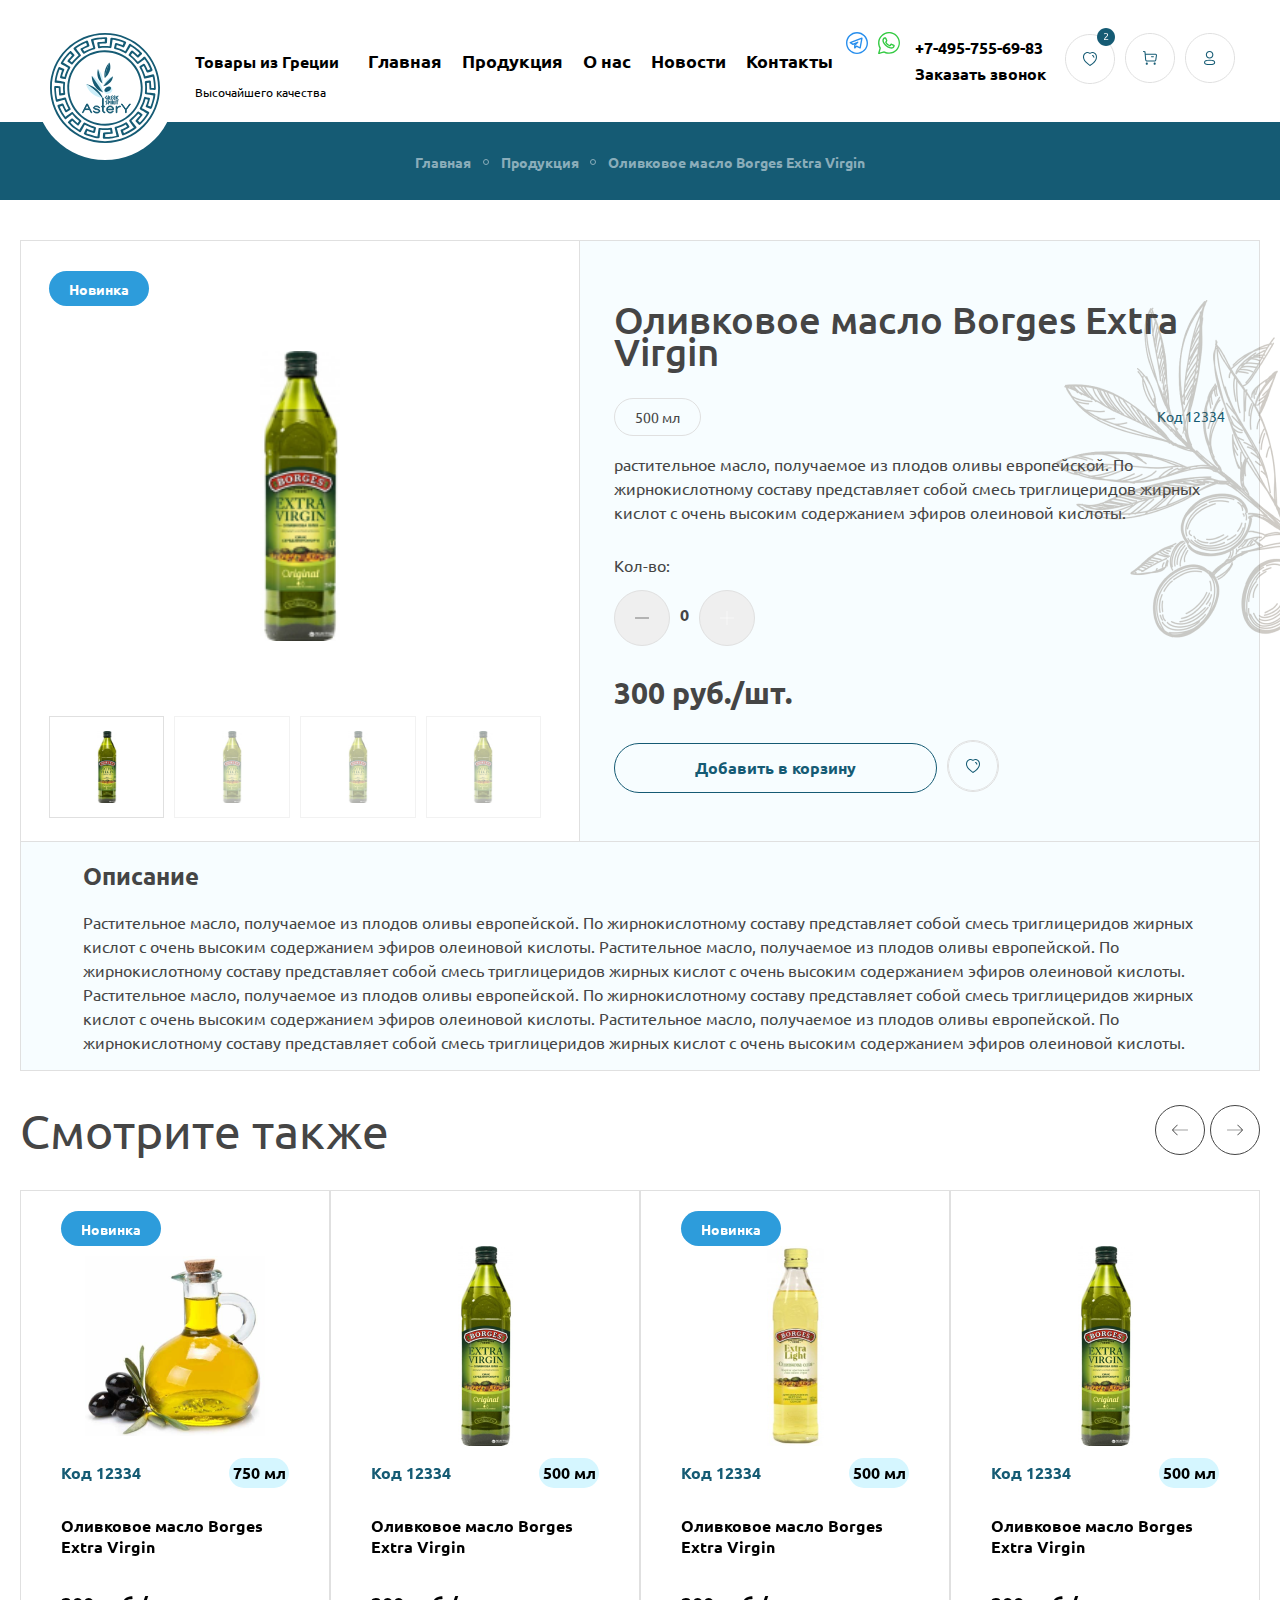
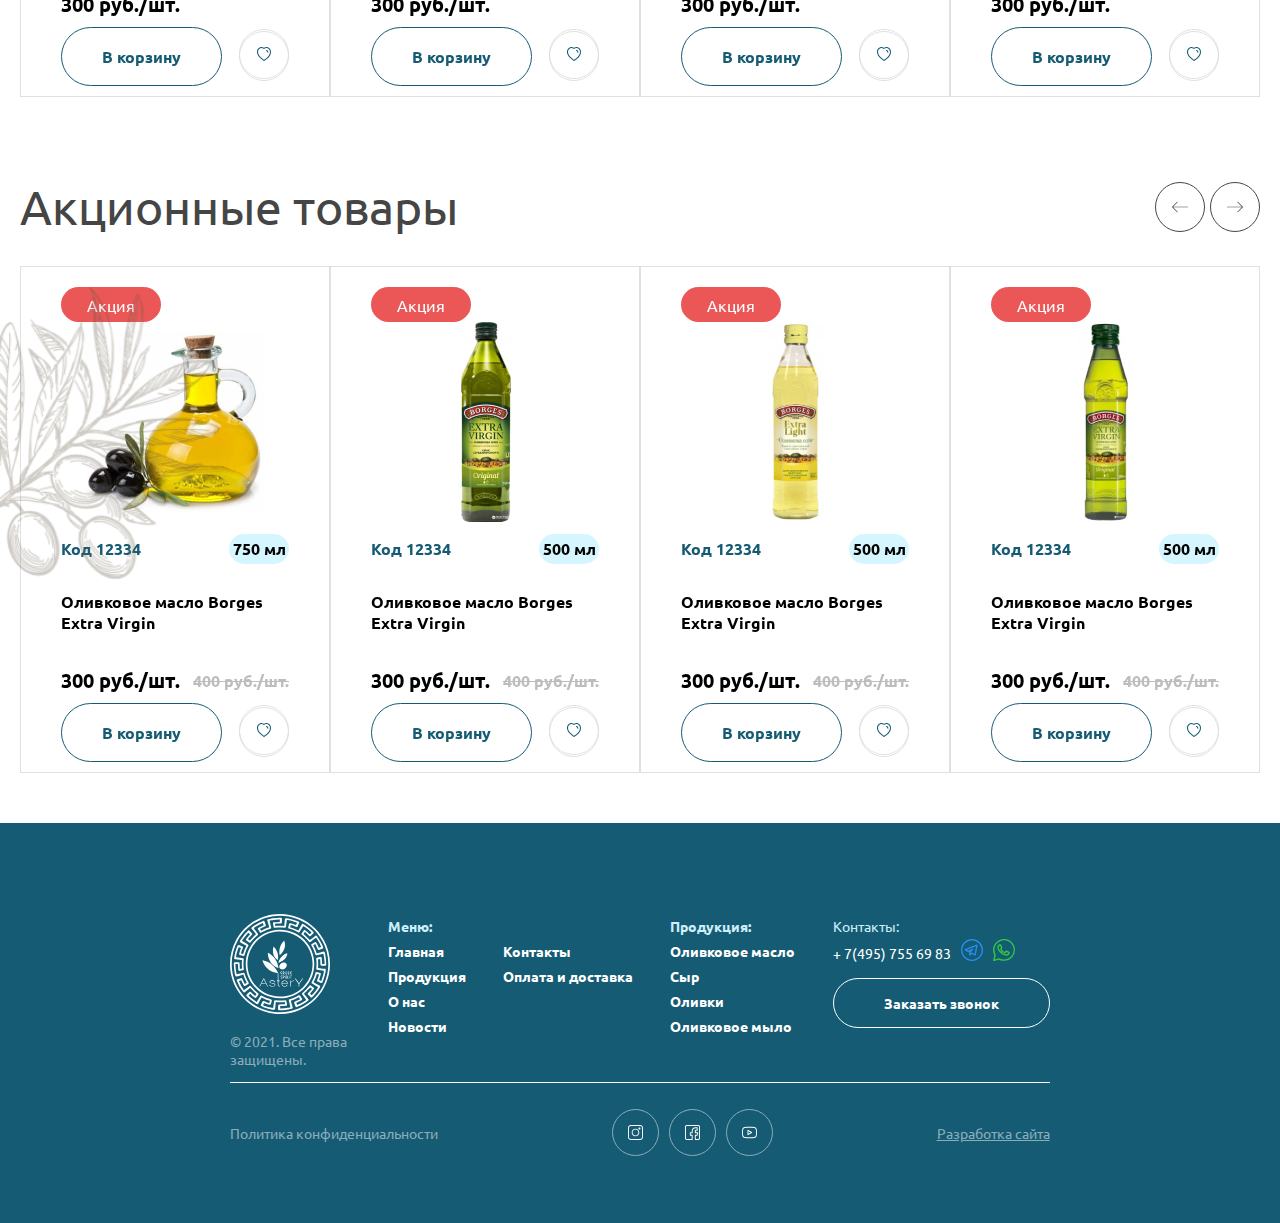
==== commit efc2323a: "11.07.2022-2" ====
--- a/page__2/index.html
+++ b/page__2/index.html
@@ -18,10 +18,10 @@
 <body>
     <div class="body-wrapper">
         <div class="vine-right__page2">
-            <img src="images/vine.png" alt="">
+            <img src="../images/vine.png" alt="">
         </div>
         <div class="vine-left__page2">
-            <img src="images/vine2.png" alt="">
+            <img src="../images/vine2.png" alt="">
         </div>
         <header>
             <div class="container">
@@ -30,7 +30,7 @@
                         <a href="#">
                             <div class="ellipse">
                                 <div class="logo">
-                                    <img src="images/Group.svg" alt="">
+                                    <img src="../images/Group.svg" alt="">
                                 </div>
                             </div>
                         </a>
@@ -63,12 +63,12 @@
                     <div class="header-contacts">
                         <div class="header-contacts__telegram">
                             <a href="#">
-                                <img src="images/telegram (1) 1.svg" alt="">
+                                <img src="../images/telegram (1) 1.svg" alt="">
                             </a>
                         </div>
                         <div class="header-contacts__whatsapp">
                             <a href="#">
-                                <img src="images/whatsapp (2) 1.svg" alt="">
+                                <img src="../images/whatsapp (2) 1.svg" alt="">
                             </a>
                         </div>
                         <div class="header-contacts__tel">
@@ -83,17 +83,17 @@
                     <div class="header-buttons">
                         <div class="header-buttons__heart">
                             <a href="#">
-                                <img src="images/Heart.svg" alt="">
+                                <img src="../images/Heart.svg" alt="">
                             </a>
                         </div>
                         <div class="header-buttons__buy">
                             <a href="#">
-                                <img src="images/Buy.svg" alt="">
+                                <img src="../images/Buy.svg" alt="">
                             </a>
                         </div>
                         <div class="header-buttons__user">
                             <a href="#">
-                                <img src="images/user.svg" alt="">
+                                <img src="../images/user.svg" alt="">
                             </a>
                         </div>
                     </div>
@@ -134,16 +134,16 @@
                                     <div class="swiper mySwiper2" id="product-card">
                                         <div class="swiper-wrapper">
                                             <div class="swiper-slide product-slide">
-                                                <img src="images/good2.png" alt="">
+                                                <img src="../images/good2.png" alt="">
                                             </div>
                                             <div class="swiper-slide product-slide">
-                                                <img src="images/good2.png" alt="">
+                                                <img src="../images/good2.png" alt="">
                                             </div>
                                             <div class="swiper-slide product-slide">
-                                                <img src="images/good2.png" alt="">
+                                                <img src="../images/good2.png" alt="">
                                             </div>
                                             <div class="swiper-slide product-slide">
-                                                <img src="images/good2.png" alt="">
+                                                <img src="../images/good2.png" alt="">
                                             </div>
                                         </div>
                                     </div>
@@ -151,32 +151,32 @@
                                 <div thumbsSlider="" class="swiper mySwiper" id="preview-card">
                                     <div class="swiper-wrapper">
                                         <div class="swiper-slide preview-card__item">
-                                            <img src="images/good2.png" alt="">
+                                            <img src="../images/good2.png" alt="">
                                         </div>
                                         <div class="swiper-slide preview-card__item">
-                                            <img src="images/good2.png" alt="">
+                                            <img src="../images/good2.png" alt="">
                                         </div>
                                         <div class="swiper-slide preview-card__item">
-                                            <img src="images/good2.png" alt="">
+                                            <img src="../images/good2.png" alt="">
                                         </div>
                                         <div class="swiper-slide preview-card__item">
-                                            <img src="images/good2.png" alt="">
+                                            <img src="../images/good2.png" alt="">
                                         </div>
                                     </div>
                                 </div>
                                 <!-- <div class="product__card__item__top__image__image__preview__container">
                                     <div class="product__card__item__top__image__image__preview">
                                         <div class="product__card__item__top__image__image__preview__item">
-                                            <img src="images/good2.png" alt="">
+                                            <img src="../images/good2.png" alt="">
                                         </div>
                                         <div class="product__card__item__top__image__image__preview__item">
-                                            <img src="images/good2.png" alt="">
+                                            <img src="../images/good2.png" alt="">
                                         </div>
                                         <div class="product__card__item__top__image__image__preview__item">
-                                            <img src="images/good2.png" alt="">
+                                            <img src="../images/good2.png" alt="">
                                         </div>
                                         <div class="product__card__item__top__image__image__preview__item">
-                                            <img src="images/good2.png" alt="">
+                                            <img src="../images/good2.png" alt="">
                                         </div>
                                     </div>
                                 </div> -->
@@ -205,7 +205,7 @@
                                     <div class="product-card-item-top-info__amount-buttons">
                                         <div class="product-card-item-top-info__amount-buttons-minus">
                                             <button onclick="CounterMinus()">
-                                                <img src="images/minus.svg" alt="">
+                                                <img src="../images/minus.svg" alt="">
                                             </button>
                                         </div>
                                         <div class="product-card-item-top-info__amount-buttons-amount">
@@ -213,7 +213,7 @@
                                         </div>
                                         <div class="product-card-item-top-info__amount-buttons-plus">
                                             <button onclick="CounterPlus()">
-                                                <img src="images/plus.svg" alt="">
+                                                <img src="../images/plus.svg" alt="">
                                             </button>
                                         </div>
                                     </div>
@@ -227,7 +227,7 @@
                                     </div>
                                     <div class="product-card-item-top-info__buttons-like">
                                         <a href="#">
-                                            <img src="images/like.svg" alt="">
+                                            <img src="../images/like.svg" alt="">
                                         </a>
                                     </div>
                                 </div>
@@ -254,10 +254,10 @@
                         </div>
                         <div class="stock-title__buttons">
                             <div class="see-more-prev">
-                                <a href="#"><img src="images/arrow1.svg" alt=""></a>
+                                <a href="#"><img src="../images/arrow1.svg" alt=""></a>
                             </div>
                             <div class="see-more-next">
-                                <a href="#"><img src="images/arrow2.svg" alt=""></a>
+                                <a href="#"><img src="../images/arrow2.svg" alt=""></a>
                             </div>
                         </div>
                     </div>
@@ -272,7 +272,7 @@
                                                     <p>Новинка</p>
                                                 </div>
                                                 <div class="good-picture">
-                                                    <img src="images/good1.png" alt="">
+                                                    <img src="../images/good1.png" alt="">
                                                 </div>
                                                 <div class="body-products__info">
                                                     <div class="good-info-code">
@@ -298,7 +298,7 @@
                                                         </a>
                                                     <div class="add-to-cart__like">
                                                         <a href="">
-                                                            <img src="images/like.svg" alt="">
+                                                            <img src="../images/like.svg" alt="">
                                                         </a>
                                                     </div>
                                                 </div>
@@ -312,7 +312,7 @@
                                                     <p>Новинка</p>
                                                 </div>
                                                 <div class="good-picture">    
-                                                    <img src="images/good2.png" alt="">
+                                                    <img src="../images/good2.png" alt="">
                                                 </div>
                                                 <div class="body-products__info2">
                                                     <div class="good-info-code">
@@ -338,7 +338,7 @@
                                                         </a>
                                                     <div class="add-to-cart__like">
                                                         <a href="">
-                                                            <img src="images/like.svg" alt="">
+                                                            <img src="../images/like.svg" alt="">
                                                         </a>
                                                     </div>
                                                 </div>
@@ -352,7 +352,7 @@
                                                     <p>Новинка</p>
                                                 </div>
                                                 <div class="good-picture">
-                                                    <img src="images/good3.png" alt="">
+                                                    <img src="../images/good3.png" alt="">
                                                 </div>
                                                 <div class="body-products__info2">
                                                     <div class="good-info-code">
@@ -378,7 +378,7 @@
                                                         </a>
                                                     <div class="add-to-cart__like">
                                                         <a href="">
-                                                            <img src="images/like.svg" alt="">
+                                                            <img src="../images/like.svg" alt="">
                                                         </a>
                                                     </div>
                                                 </div>
@@ -392,7 +392,7 @@
                                                     <p>Новинка</p>
                                                 </div>
                                                 <div class="good-picture">    
-                                                    <img src="images/good2.png" alt="">
+                                                    <img src="../images/good2.png" alt="">
                                                 </div>
                                                 <div class="body-products__info2">
                                                     <div class="good-info-code">
@@ -418,7 +418,7 @@
                                                         </a>
                                                     <div class="add-to-cart__like">
                                                         <a href="">
-                                                            <img src="images/like.svg" alt="">
+                                                            <img src="../images/like.svg" alt="">
                                                         </a>
                                                     </div>
                                                 </div>
@@ -439,10 +439,10 @@
                         </div>
                         <div class="stock-title__buttons">
                             <div class="stock-good-title-prev">
-                                <a href="#"><img src="images/arrow1.svg" alt=""></a>
+                                <a href="#"><img src="../images/arrow1.svg" alt=""></a>
                             </div>
                             <div class="stock-good-title-next">
-                                <a href="#"><img src="images/arrow2.svg" alt=""></a>
+                                <a href="#"><img src="../images/arrow2.svg" alt=""></a>
                             </div>
                         </div>
                     </div>
@@ -457,7 +457,7 @@
                                                     <p>Акция</p>
                                                 </div>
                                                 <div class="good-picture">
-                                                    <img src="images/good1.png" alt="">
+                                                    <img src="../images/good1.png" alt="">
                                                 </div>
                                                 <div class="body-products__info">
                                                     <div class="good-info-code">
@@ -486,7 +486,7 @@
                                                         </a>
                                                     <div class="add-to-cart__like">
                                                         <a href="">
-                                                            <img src="images/like.svg" alt="">
+                                                            <img src="../images/like.svg" alt="">
                                                         </a>
                                                     </div>
                                                 </div>
@@ -500,7 +500,7 @@
                                                     <p>Акция</p>
                                                 </div>
                                                 <div class="good-picture">
-                                                    <img src="images/good2.png" alt="">
+                                                    <img src="../images/good2.png" alt="">
                                                 </div>
                                                 <div class="body-products__info">
                                                     <div class="good-info-code">
@@ -529,7 +529,7 @@
                                                         </a>
                                                     <div class="add-to-cart__like">
                                                         <a href="">
-                                                            <img src="images/like.svg" alt="">
+                                                            <img src="../images/like.svg" alt="">
                                                         </a>
                                                     </div>
                                                 </div>
@@ -543,7 +543,7 @@
                                                     <p>Акция</p>
                                                 </div>
                                                 <div class="good-picture">
-                                                    <img src="images/good3.png" alt="">
+                                                    <img src="../images/good3.png" alt="">
                                                 </div>
                                                 <div class="body-products__info">
                                                     <div class="good-info-code">
@@ -572,7 +572,7 @@
                                                         </a>
                                                     <div class="add-to-cart__like">
                                                         <a href="">
-                                                            <img src="images/like.svg" alt="">
+                                                            <img src="../images/like.svg" alt="">
                                                         </a>
                                                     </div>
                                                 </div>
@@ -586,7 +586,7 @@
                                                     <p>Акция</p>
                                                 </div>
                                                 <div class="good-picture">
-                                                    <img src="images/good4.png" alt="">
+                                                    <img src="../images/good4.png" alt="">
                                                 </div>
                                                 <div class="body-products__info">
                                                     <div class="good-info-code">
@@ -615,7 +615,7 @@
                                                         </a>
                                                     <div class="add-to-cart__like">
                                                         <a href="">
-                                                            <img src="images/like.svg" alt="">
+                                                            <img src="../images/like.svg" alt="">
                                                         </a>
                                                     </div>
                                                 </div>
@@ -635,7 +635,7 @@
                     <div class="footer-item-top">
                         <div class="footer-item-top-item1">
                             <div class="logo-white">
-                                <img src="images/logo__white.svg" alt="">
+                                <img src="../images/logo__white.svg" alt="">
                             </div>
                             <div class="all-rights-reserved">
                                 <p>© 2021. Все права защищены.</p>
@@ -677,10 +677,10 @@
                             <div class="footer-item-top-item5__contacts">
                                 <a href="tel:+74957556983" class="footer-item-top-item5__phone">+ 7(495) 755 69 83</a>
                                 <a href="#">
-                                    <img src="images/telegram (1) 1.svg" alt="">
+                                    <img src="../images/telegram (1) 1.svg" alt="">
                                 </a>
                                 <a href="#">
-                                    <img src="images/whatsapp (2) 1.svg" alt="">
+                                    <img src="../images/whatsapp (2) 1.svg" alt="">
                                 </a>
                             </div>
                             <div class="footer-item-top-item5__call-back">
@@ -696,13 +696,13 @@
                         </div>
                         <div class="footer-item-bot__item2">
                             <a href="#" class="footer-instagram">
-                                <img src="images/instagram (1) 1.svg" alt="">
+                                <img src="../images/instagram (1) 1.svg" alt="">
                             </a>
                             <a href="#" class="footer-facebook">
-                                <img src="images/facebook (1) 1.svg" alt="">
+                                <img src="../images/facebook (1) 1.svg" alt="">
                             </a>
                             <a href="#" class="footer-youtube">
-                                <img src="images/youtube 1.svg" alt="">
+                                <img src="../images/youtube 1.svg" alt="">
                             </a>
                         </div>
                         <div class="footer-item-bot__item3">
--- a/style.css
+++ b/style.css
@@ -1004,6 +1004,7 @@
 .footer-item-top-item2__title{
     color: #CDEFF9;
 }
+
 .footer-item-top-item3{
     display: flex;
     align-items: start;
@@ -1104,6 +1105,7 @@
 }
 .footer-item-top-item5__call-back-button:hover{
     background: #2EE59D;
+    color: #FFFFFF;
     box-shadow: 0 15px 20px rgba(46, 229, 157, .4);
     transform: translateY(-7px);
 }
